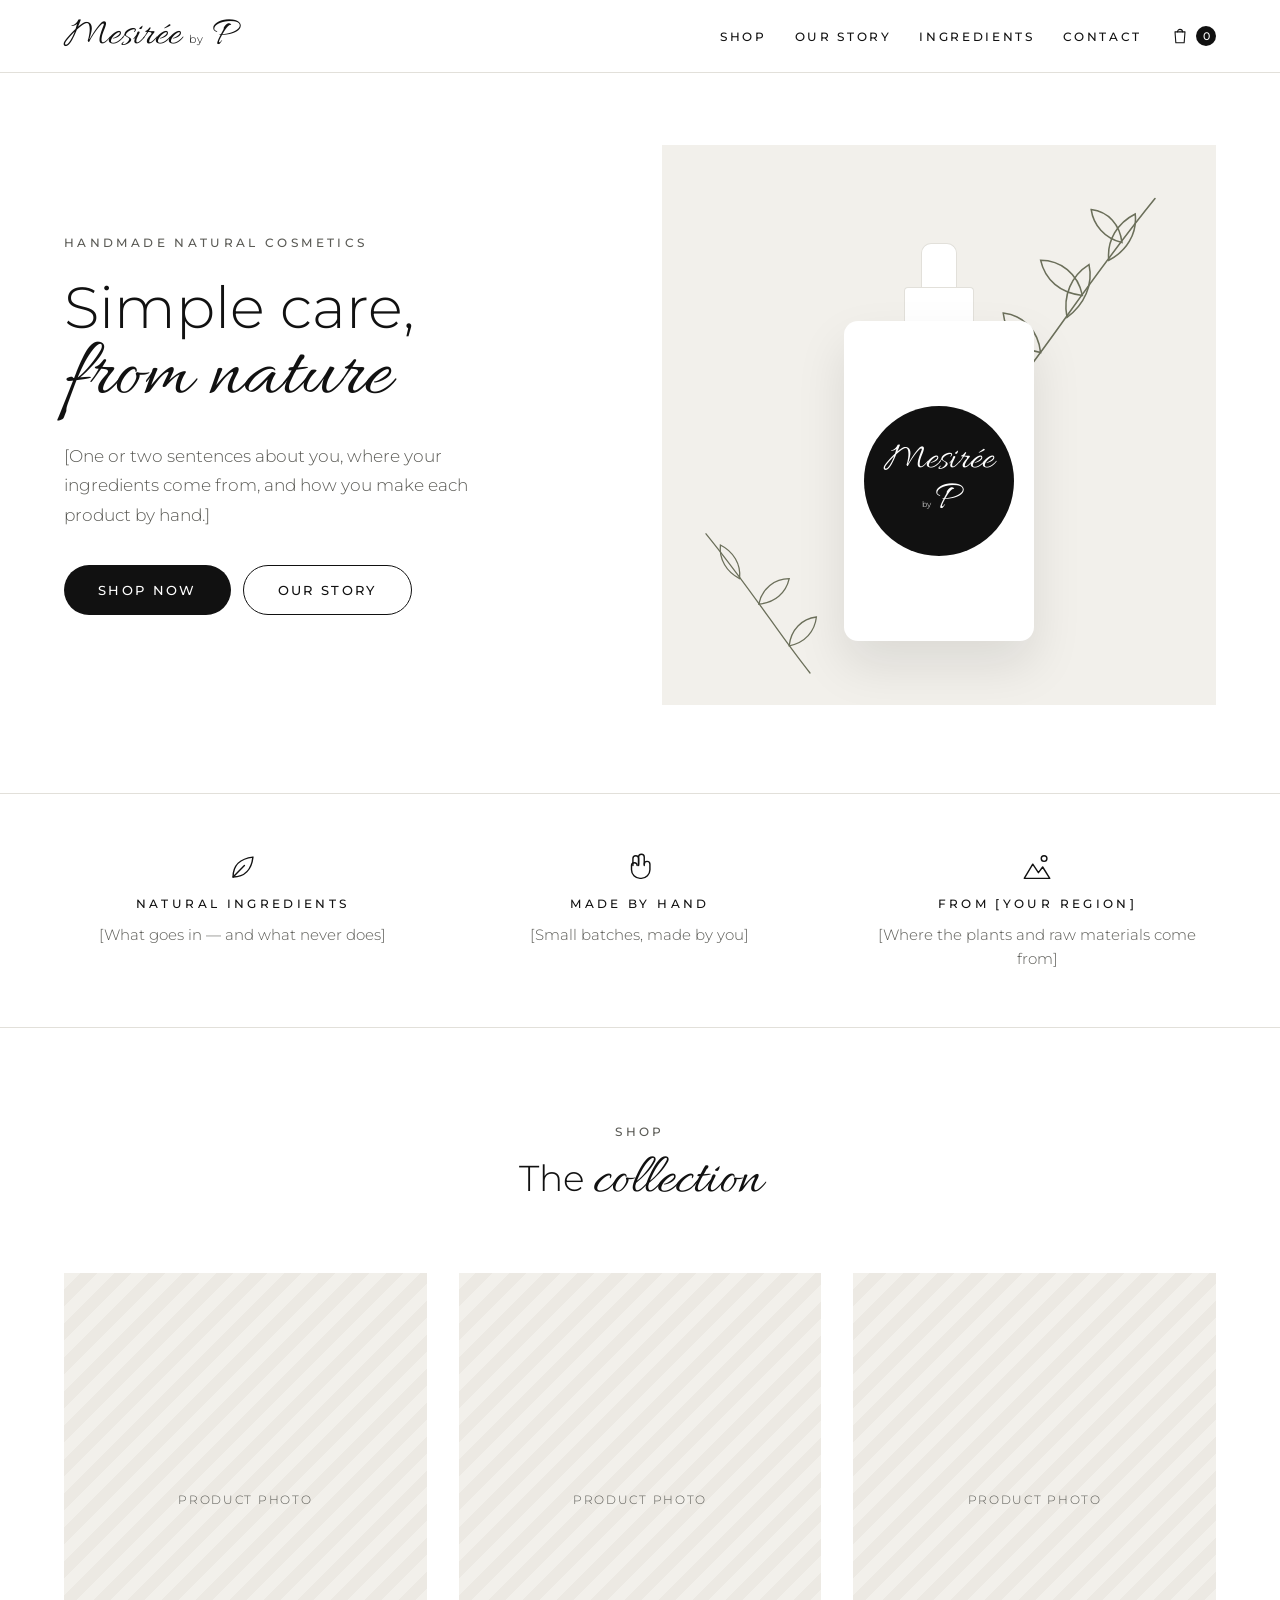
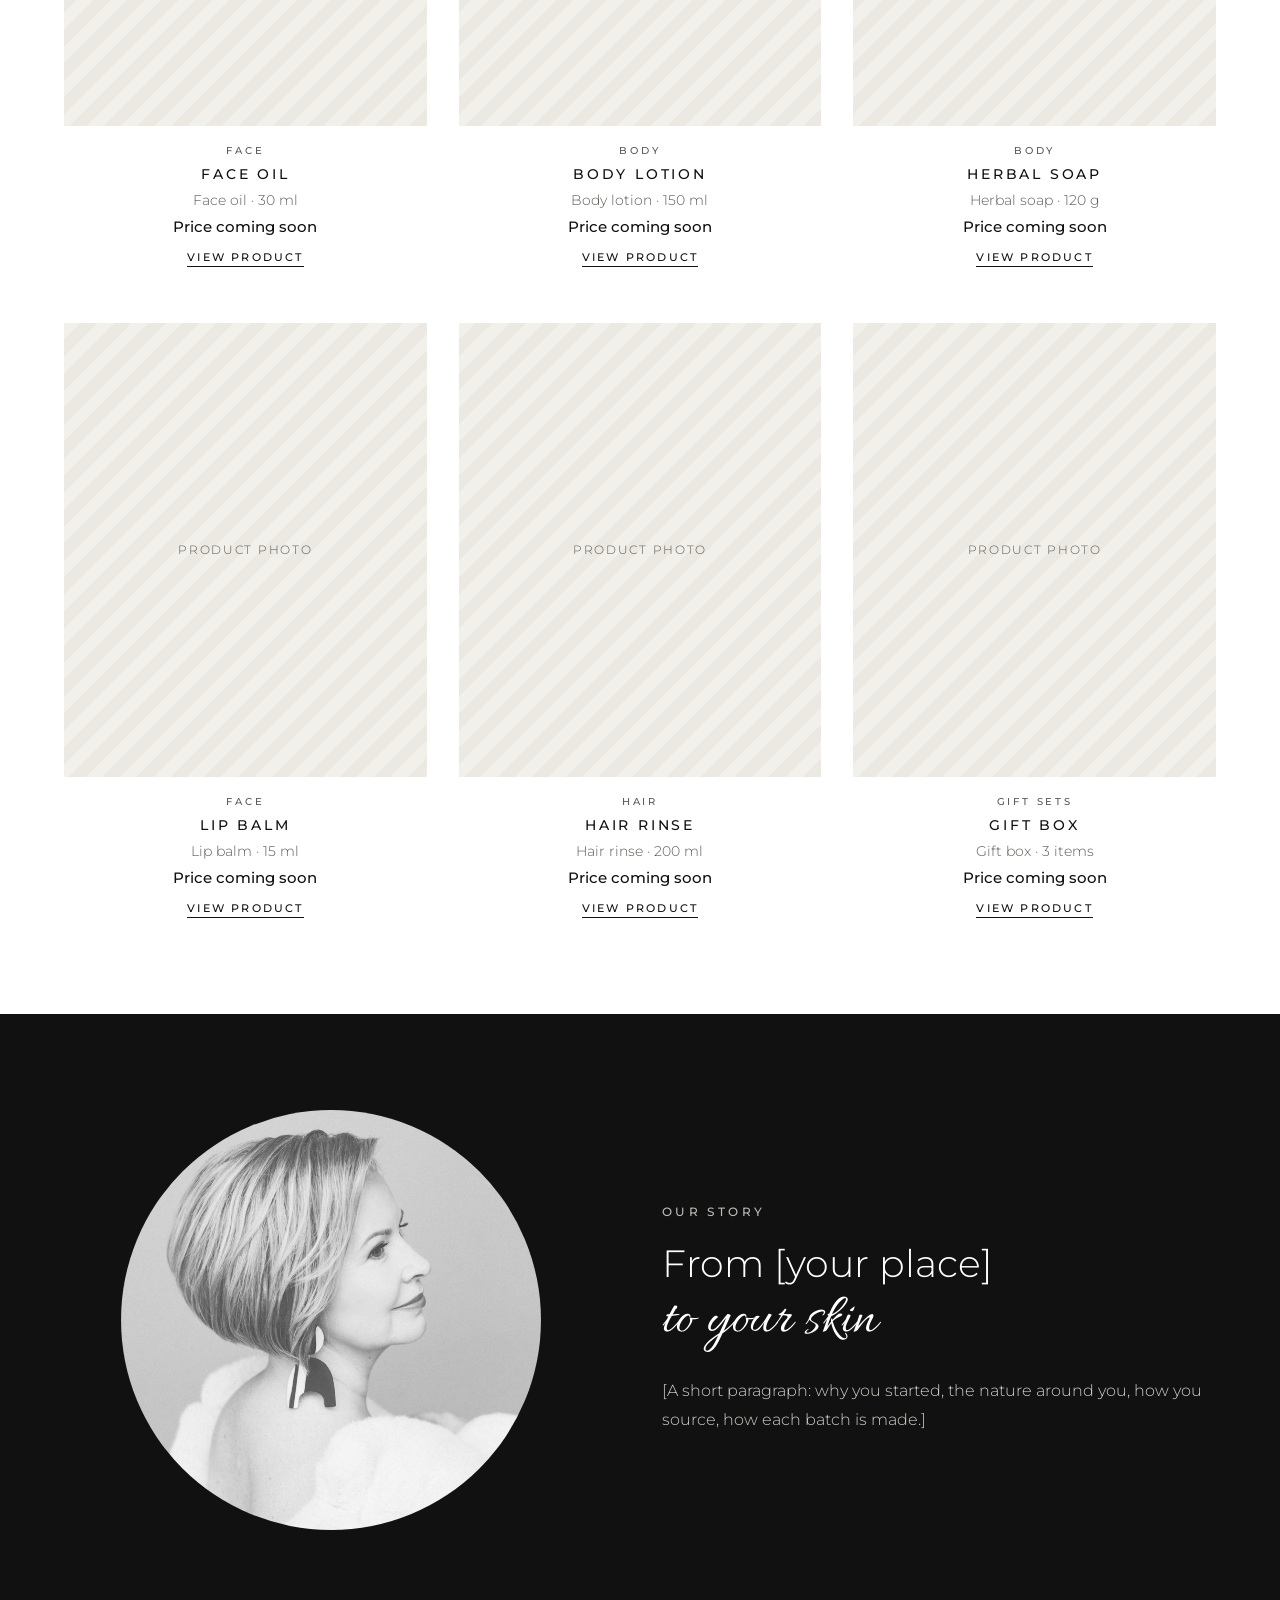
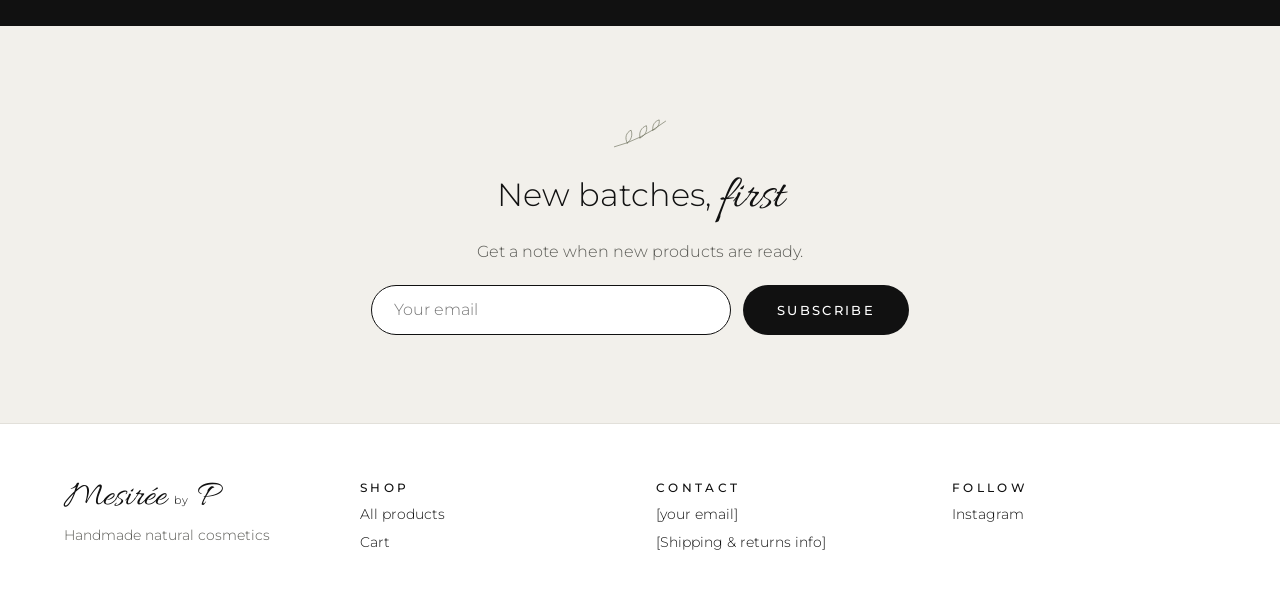
==== index.html @ c9c00d83 "Fix file paths so styles, scripts and portrait load; tighten mobile menu Co-Authored-By: Claude Opus" ====
<!doctype html>
<html lang="en">
<head>
  <meta charset="utf-8">
  <meta name="viewport" content="width=device-width, initial-scale=1">
  <title>Mesirée by P — Handmade natural cosmetics</title>
  <meta name="description" content="Handmade natural cosmetics by Mesirée by P.">
  <link rel="preconnect" href="https://fonts.googleapis.com">
  <link rel="preconnect" href="https://fonts.gstatic.com" crossorigin>
  <link href="https://fonts.googleapis.com/css2?family=Allura&family=Montserrat:wght@300;400;500;600&display=swap" rel="stylesheet">
  <link rel="stylesheet" href="style.css">
</head>
<body>

  <header class="site-header">
    <div class="container">
      <a class="logo" href="index.html" aria-label="Mesirée by P, home">
        <span class="script">Mesirée</span><small>by</small><span class="script">P</span>
      </a>
      <nav class="site-nav" aria-label="Main">
        <a href="#shop">Shop</a>
        <a href="#story">Our story</a>
        <a href="#ingredients">Ingredients</a>
        <a href="#contact">Contact</a>
        <a class="cart-link" href="cart.html" aria-label="Cart">
          <svg width="20" height="20" viewBox="0 0 24 24" fill="none" stroke="currentColor" stroke-width="1.3" stroke-linecap="round" stroke-linejoin="round" aria-hidden="true"><path d="M6 7h12l-1 13H7L6 7z"/><path d="M9 7a3 3 0 0 1 6 0"/></svg>
          <span class="cart-count">0</span>
        </a>
      </nav>
    </div>
  </header>

  <main>
    <!-- Hero -->
    <section class="container hero">
      <div class="hero-text">
        <span class="eyebrow">Handmade natural cosmetics</span>
        <h1>Simple care,<br><span class="script">from nature</span></h1>
        <p>[One or two sentences about you, where your ingredients come from, and how you make each product by hand.]</p>
        <div class="hero-actions">
          <a class="btn" href="#shop">Shop now</a>
          <a class="btn-ghost" href="#story">Our story</a>
        </div>
      </div>
      <!-- Drawn bottle: replace with a product photo when you have one -->
      <div class="hero-stage">
        <svg class="sprig" width="220" height="220" viewBox="0 0 100 100" fill="none" stroke="#6B6F5A" stroke-width=".7" stroke-linecap="round" aria-hidden="true" style="top:36px; right:28px"><path d="M20 95 C40 70 55 45 85 8"/><path d="M33 78c-10-2-16-9-17-18 9 1 16 8 17 18z"/><path d="M45 62c-2-10 2-19 10-24 2 9-2 18-10 24z"/><path d="M52 52c-10-1-17-7-19-16 9 0 17 6 19 16z"/><path d="M64 36c-1-9 4-17 12-21 1 9-4 17-12 21z"/><path d="M70 28c-8-2-13-8-14-15 8 1 13 7 14 15z"/></svg>
        <svg class="sprig" width="160" height="160" viewBox="0 0 100 100" fill="none" stroke="#6B6F5A" stroke-width=".8" stroke-linecap="round" aria-hidden="true" style="bottom:24px; left:20px; transform:scaleX(-1)"><path d="M20 95 C40 70 55 45 85 8"/><path d="M33 78c-10-2-16-9-17-18 9 1 16 8 17 18z"/><path d="M52 52c-10-1-17-7-19-16 9 0 17 6 19 16z"/><path d="M64 36c-1-9 4-17 12-21 1 9-4 17-12 21z"/></svg>
        <div class="bottle" aria-hidden="true">
          <div class="pump"></div>
          <div class="neck"></div>
          <div class="body">
            <div class="label">
              <span class="script" style="font-size:38px">Mesirée</span>
              <span style="display:flex; align-items:baseline; gap:4px"><span style="font-size:8px">by</span><span class="script" style="font-size:40px">P</span></span>
            </div>
          </div>
        </div>
      </div>
    </section>

    <!-- Values -->
    <section id="ingredients" class="values">
      <div class="container">
        <div class="value">
          <svg width="34" height="34" viewBox="0 0 24 24" fill="none" stroke="#111111" stroke-width="1" stroke-linecap="round" stroke-linejoin="round" aria-hidden="true"><path d="M5 19c0-8 5-13 14-14-1 9-6 14-14 14z"/><path d="M5 19l8-8"/></svg>
          <span class="eyebrow" style="color:#111111">Natural ingredients</span>
          <p>[What goes in — and what never does]</p>
        </div>
        <div class="value">
          <svg width="34" height="34" viewBox="0 0 24 24" fill="none" stroke="#111111" stroke-width="1" stroke-linecap="round" stroke-linejoin="round" aria-hidden="true"><path d="M7 11V6a2 2 0 0 1 4 0v5"/><path d="M11 10V5a2 2 0 0 1 4 0v6"/><path d="M15 10a2 2 0 0 1 4 0v4a6 6 0 0 1-6 6h-1a6 6 0 0 1-6-6v-3a2 2 0 0 1 4 0"/></svg>
          <span class="eyebrow" style="color:#111111">Made by hand</span>
          <p>[Small batches, made by you]</p>
        </div>
        <div class="value">
          <svg width="34" height="34" viewBox="0 0 24 24" fill="none" stroke="#111111" stroke-width="1" stroke-linecap="round" stroke-linejoin="round" aria-hidden="true"><path d="M3 20l6-10 4 6 3-4 5 8z"/><circle cx="17" cy="6" r="2"/></svg>
          <span class="eyebrow" style="color:#111111">From [your region]</span>
          <p>[Where the plants and raw materials come from]</p>
        </div>
      </div>
    </section>

    <!-- All products (filled in from products.js) -->
    <section id="shop" class="container section">
      <div class="section-head">
        <span class="eyebrow">Shop</span>
        <h2>The <span class="script">collection</span></h2>
      </div>
      <div id="product-grid" class="product-grid"></div>
    </section>

    <!-- Story -->
    <section id="story" class="story">
      <div class="container">
        <div class="story-photo">
          <img src="portrait.jpg" alt="Portrait of the founder of Mesirée by P">
        </div>
        <div class="story-text">
          <span class="eyebrow" style="color:#BDBDB6">Our story</span>
          <h2>From [your place]<br><span class="script">to your skin</span></h2>
          <p>[A short paragraph: why you started, the nature around you, how you source, how each batch is made.]</p>
        </div>
      </div>
    </section>

    <!-- Newsletter -->
    <section class="newsletter">
      <div class="container">
        <svg width="64" height="40" viewBox="0 0 100 60" fill="none" stroke="#6B6F5A" stroke-width="1" stroke-linecap="round" aria-hidden="true"><path d="M10 50 Q50 40 90 10"/><path d="M30 44c-4-8-2-16 6-20 3 8 0 16-6 20z"/><path d="M50 36c-2-9 2-16 10-19 2 8-2 16-10 19z"/><path d="M70 24c-1-8 3-14 10-16 1 7-3 14-10 16z"/></svg>
        <h2>New batches, <span class="script">first</span></h2>
        <p>Get a note when new products are ready.</p>
        <!-- Not connected yet: needs a newsletter service (e.g. Mailchimp) -->
        <form onsubmit="return false">
          <label for="email" class="visually-hidden">Email address</label>
          <input id="email" class="field" type="email" placeholder="Your email">
          <button type="submit" class="btn">Subscribe</button>
        </form>
      </div>
    </section>
  </main>

  <footer id="contact" class="site-footer">
    <div class="container">
      <div class="col">
        <span class="logo"><span class="script" style="font-size:36px">Mesirée</span><small>by</small><span class="script" style="font-size:36px">P</span></span>
        <span style="color:#5A5A55">Handmade natural cosmetics</span>
      </div>
      <div class="col">
        <span class="eyebrow">Shop</span>
        <a href="#shop">All products</a>
        <a href="cart.html">Cart</a>
      </div>
      <div class="col">
        <span class="eyebrow">Contact</span>
        <a href="mailto:[your email]">[your email]</a>
        <span>[Shipping &amp; returns info]</span>
      </div>
      <div class="col">
        <span class="eyebrow">Follow</span>
        <a href="[instagram link]">Instagram</a>
      </div>
    </div>
  </footer>

  <script src="products.js"></script>
  <script src="site.js"></script>
</body>
</html>
---- style.css ----
/* Mesirée by P — shared styles */

:root {
  --ink: #111111;
  --muted: #5A5A55;
  --line: #E2E0DA;
  --stone: #F2F0EB;
  --white: #FFFFFF;
  --leaf: #6B6F5A;
}

* { box-sizing: border-box; }

body {
  margin: 0;
  background: var(--white);
  color: var(--ink);
  font-family: Montserrat, system-ui, sans-serif;
  font-weight: 300;
}

a { color: var(--ink); text-decoration: none; }
a:hover { color: var(--muted); }
img { max-width: 100%; display: block; }

.container { max-width: 1200px; margin: 0 auto; padding: 0 24px; }
.script { font-family: Allura, cursive; font-weight: 400; }
.eyebrow {
  font-size: 12px; letter-spacing: .28em; text-transform: uppercase;
  font-weight: 500; color: var(--muted);
}
.visually-hidden { position: absolute; left: -9999px; }

/* Placeholder for photos that don't exist yet */
.ph {
  background: repeating-linear-gradient(135deg, #F2F0EB 0 12px, #ECE9E3 12px 24px);
  display: flex; align-items: center; justify-content: center;
  color: var(--muted); font-size: 12px; letter-spacing: .14em;
  text-transform: uppercase; text-align: center;
}

/* Buttons */
.btn, .btn-ghost {
  display: inline-flex; align-items: center; justify-content: center; gap: 10px;
  min-height: 50px; padding: 0 34px; border-radius: 999px;
  font-family: inherit; font-weight: 500; font-size: 13px;
  letter-spacing: .18em; text-transform: uppercase; cursor: pointer;
}
.btn { background: var(--ink); color: var(--white); border: 0; }
.btn:hover { background: #333333; color: var(--white); }
.btn:disabled { opacity: .45; cursor: not-allowed; }
.btn-ghost { background: transparent; border: 1px solid var(--ink); color: var(--ink); }
.btn-ghost.light { border-color: var(--white); color: var(--white); }

.pill {
  min-height: 44px; padding: 0 22px; border-radius: 999px;
  border: 1px solid #D4D1CA; background: transparent; color: var(--ink);
  font-family: inherit; font-size: 13px; font-weight: 500; cursor: pointer;
}
.pill.on { border-color: var(--ink); background: var(--ink); color: var(--white); }

.stepper { display: inline-flex; align-items: center; border: 1px solid var(--ink); border-radius: 999px; padding: 2px 6px; }
.stepper button { width: 40px; height: 40px; border: 0; background: transparent; font-family: inherit; font-size: 18px; color: var(--ink); cursor: pointer; }
.stepper span { min-width: 26px; text-align: center; font-weight: 500; }

/* Header */
.site-header { border-bottom: 1px solid var(--line); }
.site-header .container {
  padding-top: 14px; padding-bottom: 14px;
  display: flex; flex-wrap: wrap; align-items: center; justify-content: space-between; gap: 16px;
}
.logo { display: flex; align-items: baseline; gap: 8px; }
.logo .script { font-size: 40px; line-height: 1; }
.logo small { font-size: 11px; letter-spacing: .1em; }
.site-nav { display: flex; flex-wrap: wrap; align-items: center; gap: 28px; }
.site-nav a { font-size: 12px; letter-spacing: .22em; text-transform: uppercase; font-weight: 500; }
@media (max-width: 600px) {
  .site-nav { gap: 6px 18px; }
  .site-nav a { font-size: 11px; letter-spacing: .14em; }
}
.cart-link { display: inline-flex; align-items: center; gap: 6px; min-height: 44px; }
.cart-count {
  background: var(--ink); color: var(--white); border-radius: 999px;
  font-size: 11px; letter-spacing: 0; min-width: 20px; height: 20px; padding: 0 6px;
  display: inline-flex; align-items: center; justify-content: center;
}

/* Hero */
.hero { padding-top: 72px; padding-bottom: 88px; display: flex; flex-wrap: wrap; align-items: center; gap: 64px; }
.hero-text { flex: 1 1 420px; display: flex; flex-direction: column; gap: 26px; }
.hero h1 { margin: 0; font-weight: 300; font-size: clamp(38px, 4.6vw, 58px); line-height: 1.1; }
.hero h1 .script { font-size: 1.45em; line-height: .9; }
.hero p { margin: 0; font-size: 17px; line-height: 1.75; color: var(--muted); max-width: 440px; }
.hero-actions { display: flex; flex-wrap: wrap; gap: 12px; margin-top: 8px; }
.hero-stage {
  flex: 1 1 440px; height: 560px; background: var(--stone); position: relative;
  display: flex; align-items: flex-end; justify-content: center; overflow: hidden;
}
.sprig { position: absolute; }
.bottle { position: relative; display: flex; flex-direction: column; align-items: center; margin-bottom: 64px; }
.bottle .pump { width: 36px; height: 44px; background: var(--white); border: 1px solid var(--line); border-bottom: 0; border-radius: 10px 10px 0 0; }
.bottle .neck { width: 70px; height: 34px; background: var(--white); border: 1px solid var(--line); border-bottom: 0; border-radius: 4px 4px 0 0; }
.bottle .body {
  width: 190px; height: 320px; background: var(--white); border-radius: 14px;
  box-shadow: 0 24px 50px rgba(17,17,17,.10); display: flex; align-items: center; justify-content: center;
}
.label {
  width: 150px; height: 150px; border-radius: 50%; background: var(--ink); color: var(--white);
  display: flex; flex-direction: column; align-items: center; justify-content: center; line-height: 1;
}

/* Values */
.values { border-top: 1px solid var(--line); border-bottom: 1px solid var(--line); }
.values .container {
  padding-top: 56px; padding-bottom: 56px; text-align: center;
  display: grid; grid-template-columns: repeat(auto-fit, minmax(240px, 1fr)); gap: 40px;
}
.value { display: flex; flex-direction: column; align-items: center; gap: 12px; }
.value p { margin: 0; color: var(--muted); line-height: 1.6; font-size: 15px; }

/* Section headings */
.section { padding-top: 96px; padding-bottom: 96px; }
.section-head { display: flex; flex-direction: column; align-items: center; gap: 6px; margin-bottom: 56px; text-align: center; }
.section-head h2 { margin: 0; font-weight: 300; font-size: 36px; }
.section-head h2 .script { font-size: 1.6em; }

/* Product grid */
.product-grid { display: grid; grid-template-columns: repeat(auto-fill, minmax(280px, 1fr)); gap: 56px 32px; }
.product-card { display: flex; flex-direction: column; align-items: center; gap: 8px; text-align: center; }
.product-card .media { width: 100%; aspect-ratio: 4 / 5; margin-bottom: 10px; object-fit: cover; }
.product-card .name { font-size: 14px; letter-spacing: .2em; text-transform: uppercase; font-weight: 500; }
.product-card .kind { color: var(--muted); font-size: 14px; }
.product-card .price { font-size: 15px; font-weight: 500; }
.product-card .more {
  margin-top: 6px; font-size: 11px; letter-spacing: .2em; text-transform: uppercase;
  font-weight: 500; border-bottom: 1px solid var(--ink); padding-bottom: 2px;
}

/* Story */
.story { background: var(--ink); color: var(--white); }
.story .container { padding-top: 96px; padding-bottom: 96px; display: flex; flex-wrap: wrap; align-items: center; gap: 64px; }
.story-photo { flex: 1 1 400px; display: flex; justify-content: center; }
.story-photo img { width: min(100%, 420px); aspect-ratio: 1 / 1; border-radius: 50%; object-fit: cover; object-position: 55% 28%; }
.story-text { flex: 1 1 420px; display: flex; flex-direction: column; gap: 22px; }
.story-text h2 { margin: 0; font-weight: 300; font-size: 38px; line-height: 1.2; }
.story-text h2 .script { font-size: 1.5em; }
.story-text p { margin: 0; font-size: 16px; line-height: 1.8; color: #CFCFC8; }

/* Newsletter */
.newsletter { background: var(--stone); }
.newsletter .container { max-width: 720px; padding-top: 88px; padding-bottom: 88px; text-align: center; display: flex; flex-direction: column; align-items: center; gap: 14px; }
.newsletter h2 { margin: 0; font-weight: 300; font-size: 32px; }
.newsletter h2 .script { font-size: 1.5em; }
.newsletter p { margin: 0; color: var(--muted); font-size: 16px; }
.newsletter form { display: flex; flex-wrap: wrap; justify-content: center; gap: 12px; width: 100%; margin-top: 10px; }
.field {
  min-height: 50px; padding: 0 22px; border-radius: 999px; border: 1px solid var(--ink);
  background: var(--white); font: inherit; color: var(--ink);
}
.newsletter .field { flex: 1 1 260px; max-width: 360px; }

/* Footer */
.site-footer { border-top: 1px solid var(--line); }
.site-footer .container {
  padding-top: 56px; padding-bottom: 56px; font-size: 14px;
  display: grid; grid-template-columns: repeat(auto-fit, minmax(200px, 1fr)); gap: 32px;
}
.site-footer .col { display: flex; flex-direction: column; gap: 10px; }
.site-footer .eyebrow { color: var(--ink); }

/* Product page */
.crumbs { display: block; font-size: 13px; color: var(--muted); padding-top: 32px; margin-bottom: 28px; }
.product { display: flex; flex-wrap: wrap; gap: 64px; align-items: flex-start; }
.gallery { flex: 1 1 480px; min-width: 0; display: flex; flex-direction: column; gap: 14px; }
.gallery .main { aspect-ratio: 1 / 1; background: var(--stone); position: relative; overflow: hidden; display: flex; align-items: center; justify-content: center; }
.gallery .main img { width: 100%; height: 100%; object-fit: cover; }
.thumbs { display: grid; grid-template-columns: repeat(4, minmax(0, 1fr)); gap: 14px; }
.thumbs .ph { aspect-ratio: 1 / 1; }
.info { flex: 1 1 400px; min-width: 0; display: flex; flex-direction: column; gap: 20px; }
.info h1 { margin: 0; font-weight: 300; font-size: 34px; letter-spacing: .14em; text-transform: uppercase; line-height: 1.25; }
.info .tagline { font-size: 34px; line-height: 1; margin-top: -8px; color: var(--muted); }
.info .price { font-size: 22px; font-weight: 500; }
.info .desc { margin: 0; color: var(--muted); font-size: 16px; line-height: 1.75; }
.tags { display: flex; flex-wrap: wrap; gap: 8px; }
.tags span { border: 1px solid var(--line); border-radius: 999px; padding: 6px 14px; font-size: 13px; }
.options { display: flex; flex-wrap: wrap; gap: 10px; }
.buy { display: flex; flex-wrap: wrap; gap: 14px; align-items: center; margin-top: 6px; }
.buy .btn { flex: 1 1 220px; min-height: 52px; }
.note { font-size: 13px; color: var(--muted); }
details { border-top: 1px solid var(--line); padding: 18px 0; }
details:last-child { border-bottom: 1px solid var(--line); }
summary { cursor: pointer; font-size: 12px; letter-spacing: .24em; text-transform: uppercase; font-weight: 500; list-style: none; display: flex; justify-content: space-between; }
summary::-webkit-details-marker { display: none; }
summary::after { content: "+"; font-size: 16px; letter-spacing: 0; }
details[open] summary::after { content: "–"; }
details p { margin: 12px 0 0; color: var(--muted); line-height: 1.7; font-size: 15px; }
.added { font-size: 14px; color: var(--ink); min-height: 20px; }

/* Cart page */
.page-title { display: flex; flex-direction: column; align-items: center; gap: 10px; text-align: center; padding-top: 56px; margin-bottom: 48px; }
.page-title h1 { margin: 0; font-weight: 300; font-size: 40px; }
.page-title h1 .script { font-size: 1.6em; }
.text-link { font-size: 12px; letter-spacing: .2em; text-transform: uppercase; font-weight: 500; border-bottom: 1px solid currentColor; padding-bottom: 2px; }
.cart { display: flex; flex-wrap: wrap; gap: 56px; align-items: flex-start; padding-bottom: 96px; }
.cart-items { flex: 999 1 560px; min-width: 0; border-bottom: 1px solid var(--line); }
.cart-row { display: flex; flex-wrap: wrap; gap: 24px; align-items: center; padding: 24px 0; border-top: 1px solid var(--line); }
.cart-row .media { width: 104px; height: 124px; flex: none; font-size: 10px; object-fit: cover; }
.cart-row .details { flex: 1 1 200px; display: flex; flex-direction: column; gap: 4px; }
.cart-row .details a { font-size: 14px; letter-spacing: .2em; text-transform: uppercase; font-weight: 500; }
.cart-row .details span { color: var(--muted); font-size: 14px; }
.cart-row .line-total { min-width: 80px; text-align: right; font-weight: 500; }
.remove { border: 0; background: transparent; font-family: inherit; font-size: 13px; color: var(--muted); text-decoration: underline; cursor: pointer; min-height: 44px; padding: 0; text-align: left; }
.empty { padding: 32px 0; border-top: 1px solid var(--line); color: var(--muted); margin: 0; }
.summary { flex: 1 1 320px; background: var(--stone); padding: 36px 32px; display: flex; flex-direction: column; gap: 16px; font-size: 15px; }
.summary .row { display: flex; justify-content: space-between; gap: 12px; }
.summary .total { padding-top: 16px; border-top: 1px solid #D4D1CA; font-size: 18px; font-weight: 500; }
.summary .btn { width: 100%; }
.checkout-note { border: 1px dashed #8C8A84; padding: 14px; font-size: 13px; color: var(--muted); text-align: center; }
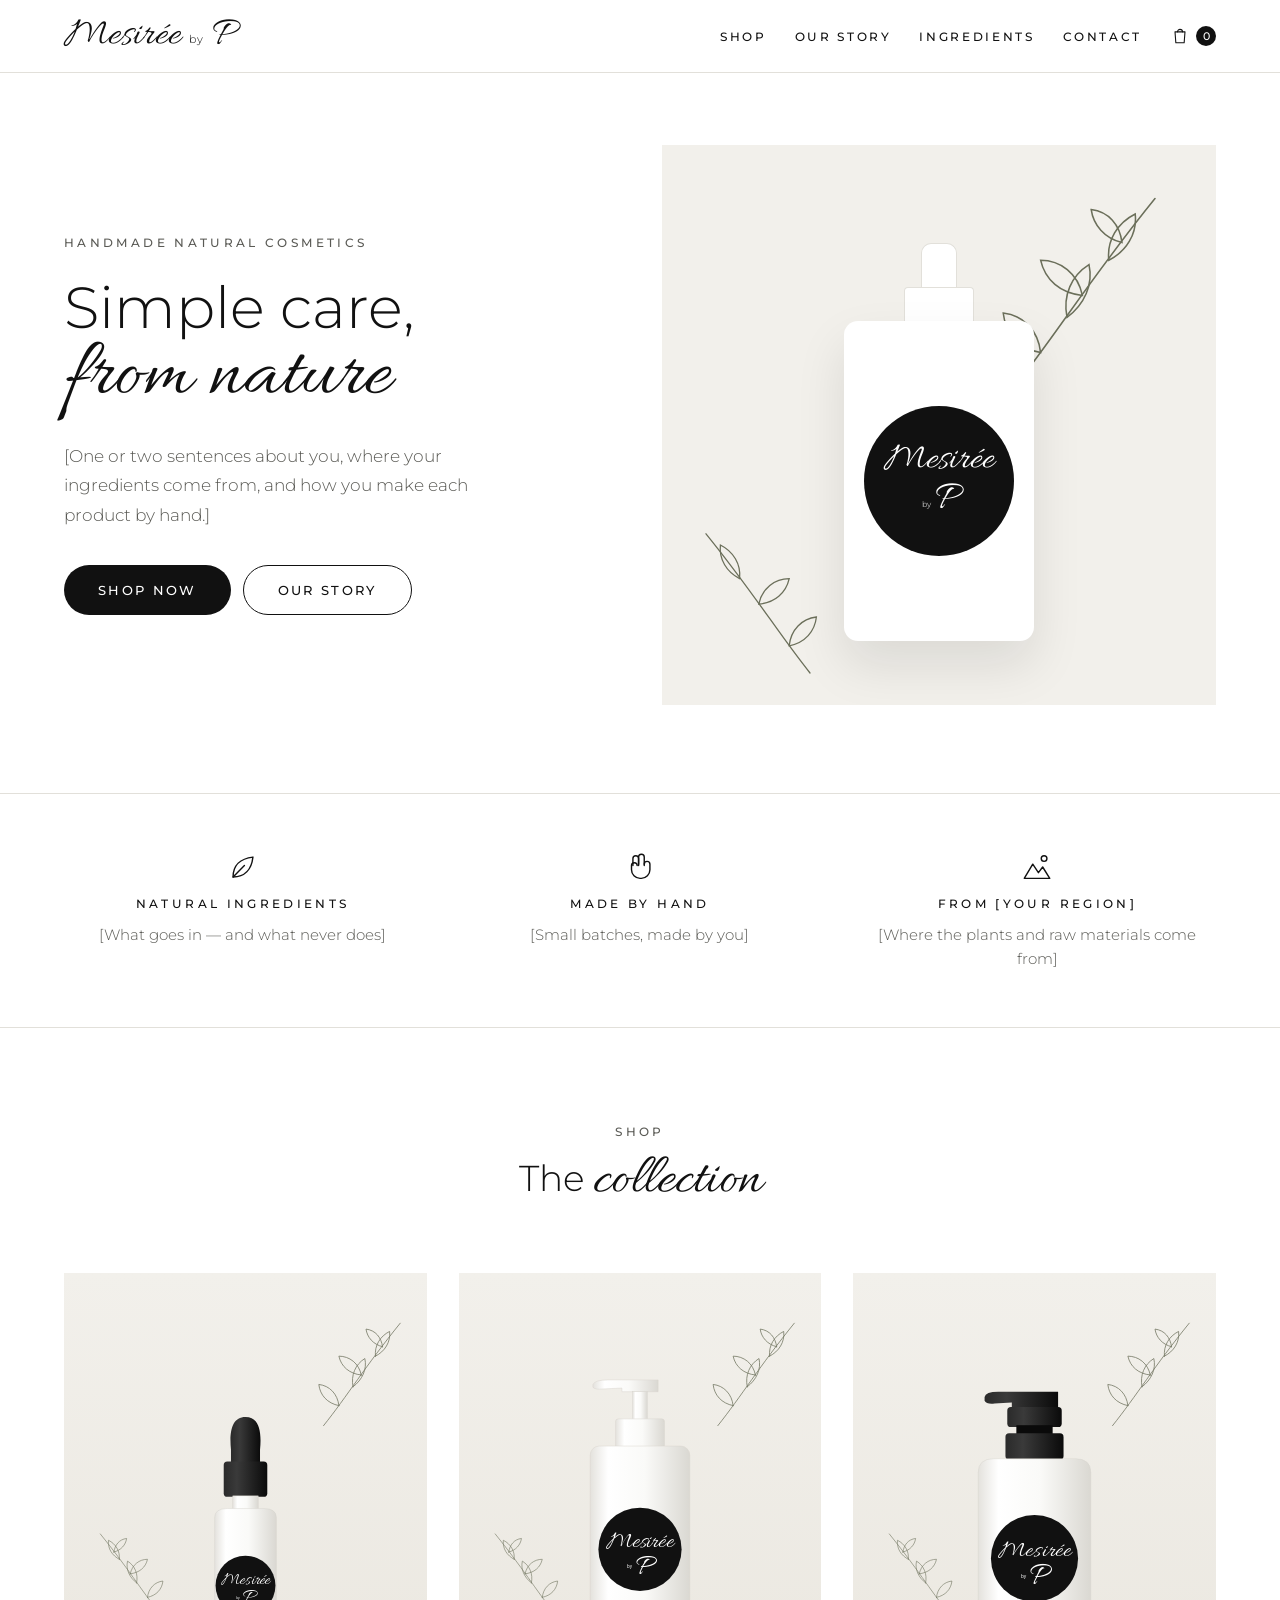
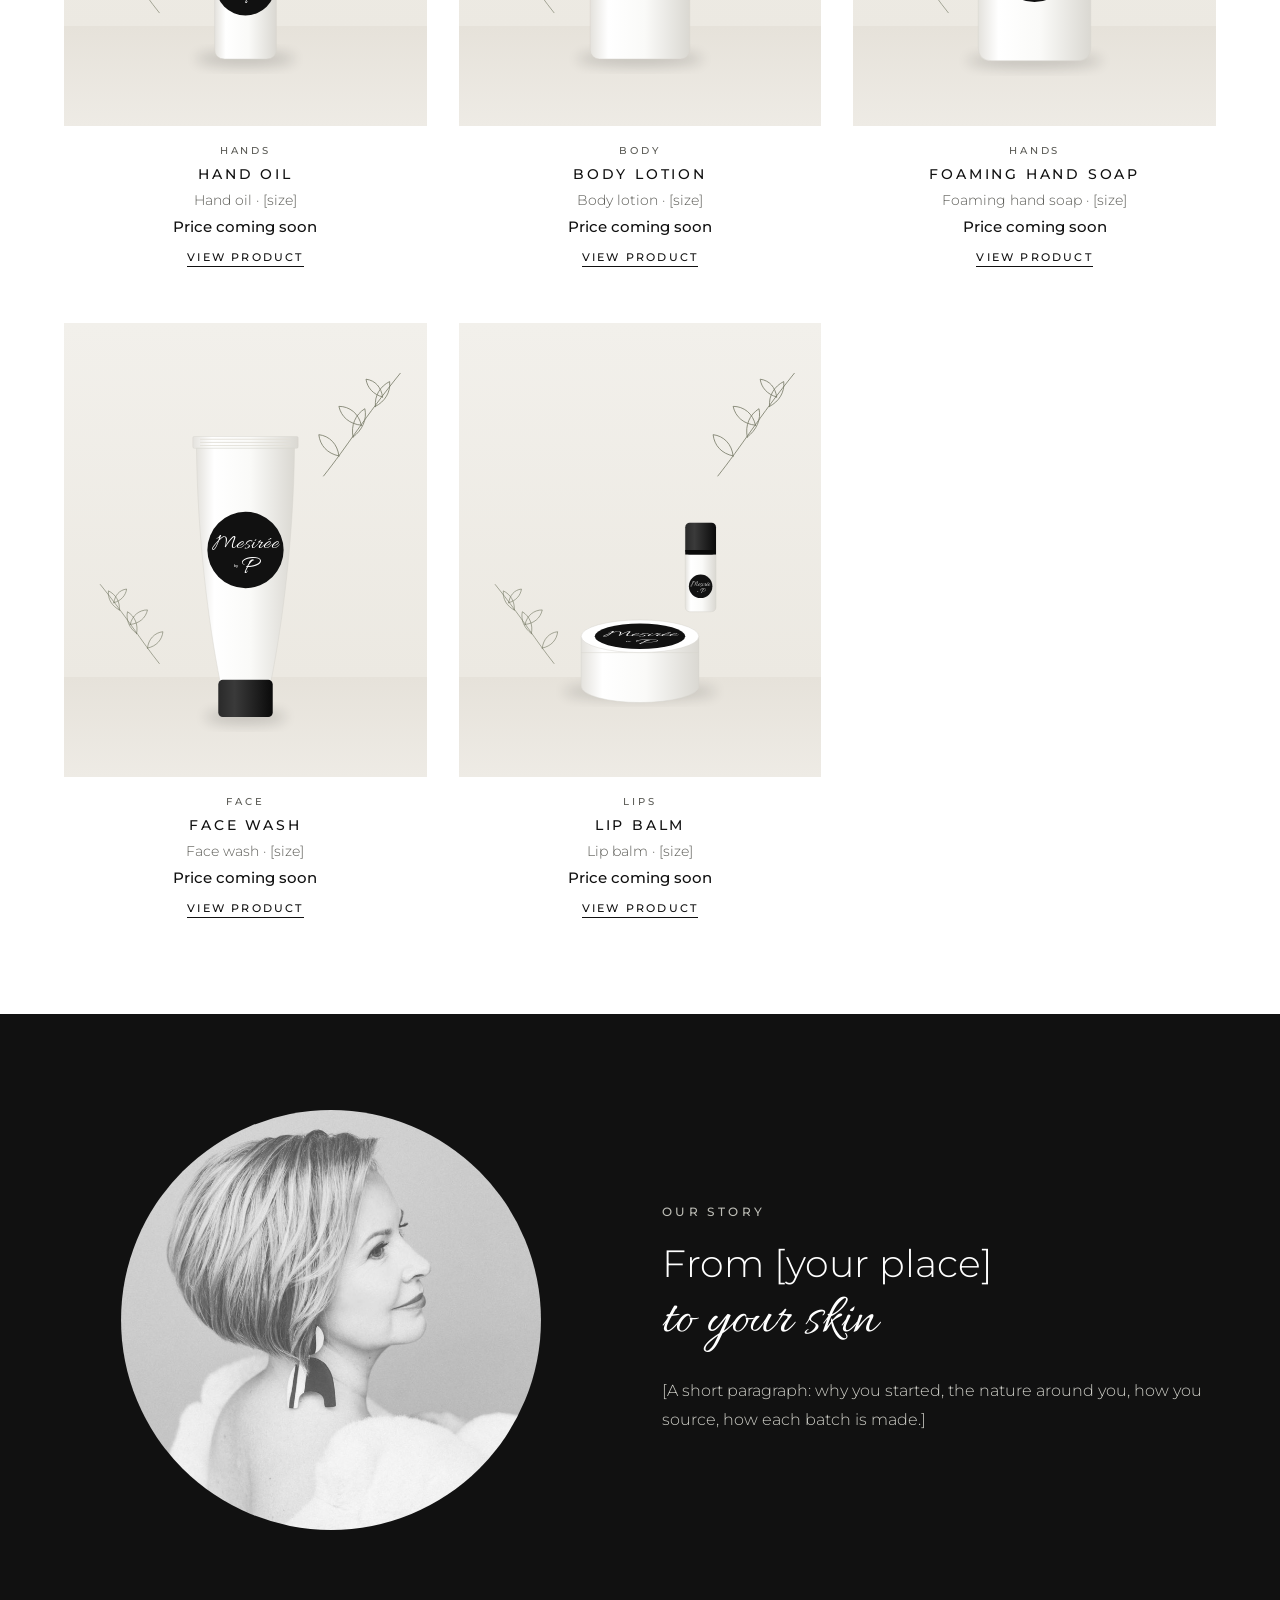
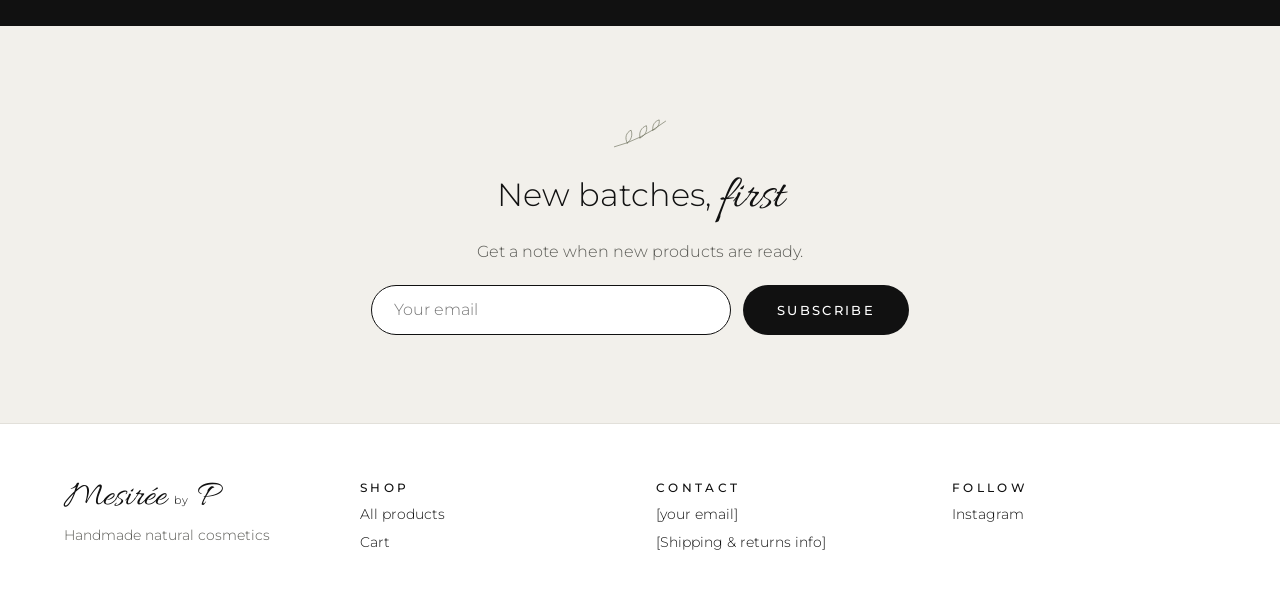
==== commit 4ebf2318: "Add the five real products with mock product pictures Hand oil, body lotion, foaming hand soap, face" ====
--- a/index.html
+++ b/index.html
@@ -8,7 +8,7 @@
   <link rel="preconnect" href="https://fonts.googleapis.com">
   <link rel="preconnect" href="https://fonts.gstatic.com" crossorigin>
   <link href="https://fonts.googleapis.com/css2?family=Allura&family=Montserrat:wght@300;400;500;600&display=swap" rel="stylesheet">
-  <link rel="stylesheet" href="style.css">
+  <link rel="stylesheet" href="style.css?v=4">
 </head>
 <body>
 
@@ -142,7 +142,7 @@
     </div>
   </footer>
 
-  <script src="products.js"></script>
-  <script src="site.js"></script>
+  <script src="products.js?v=4"></script>
+  <script src="site.js?v=4"></script>
 </body>
 </html>
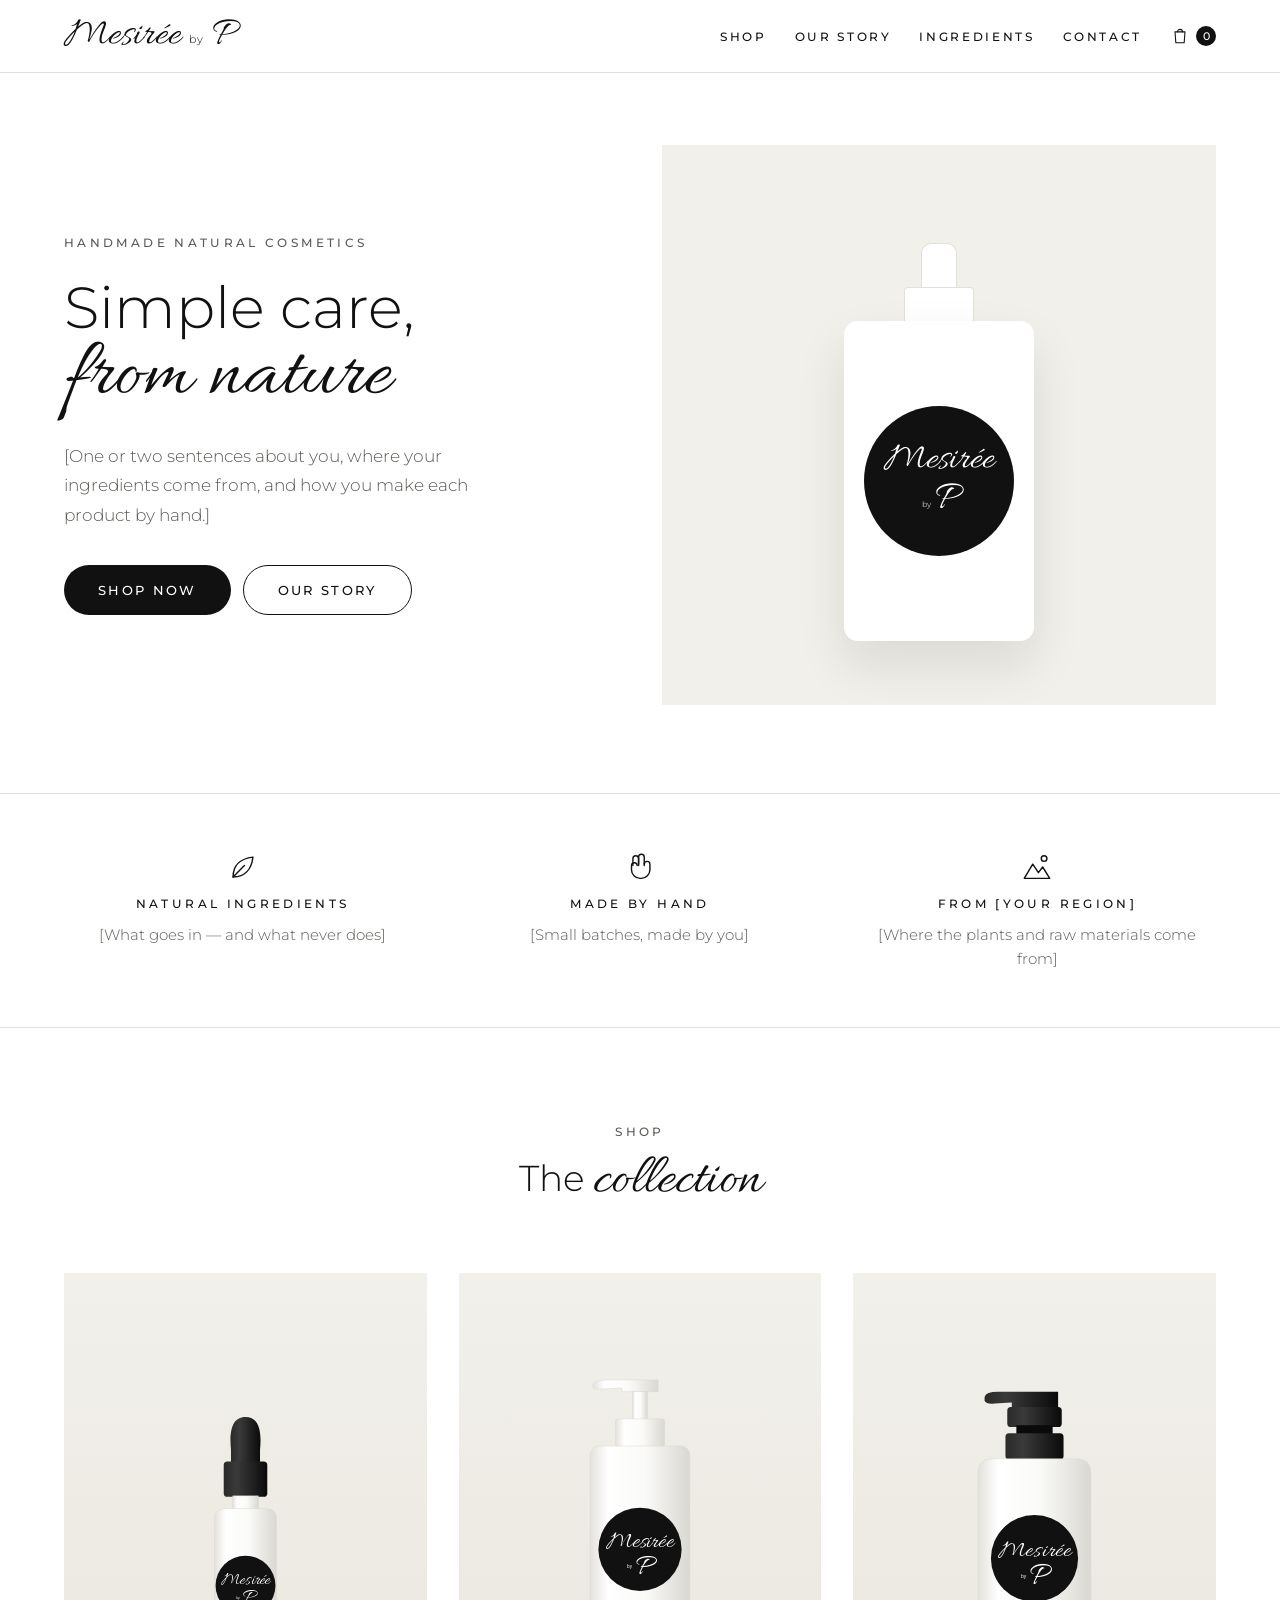
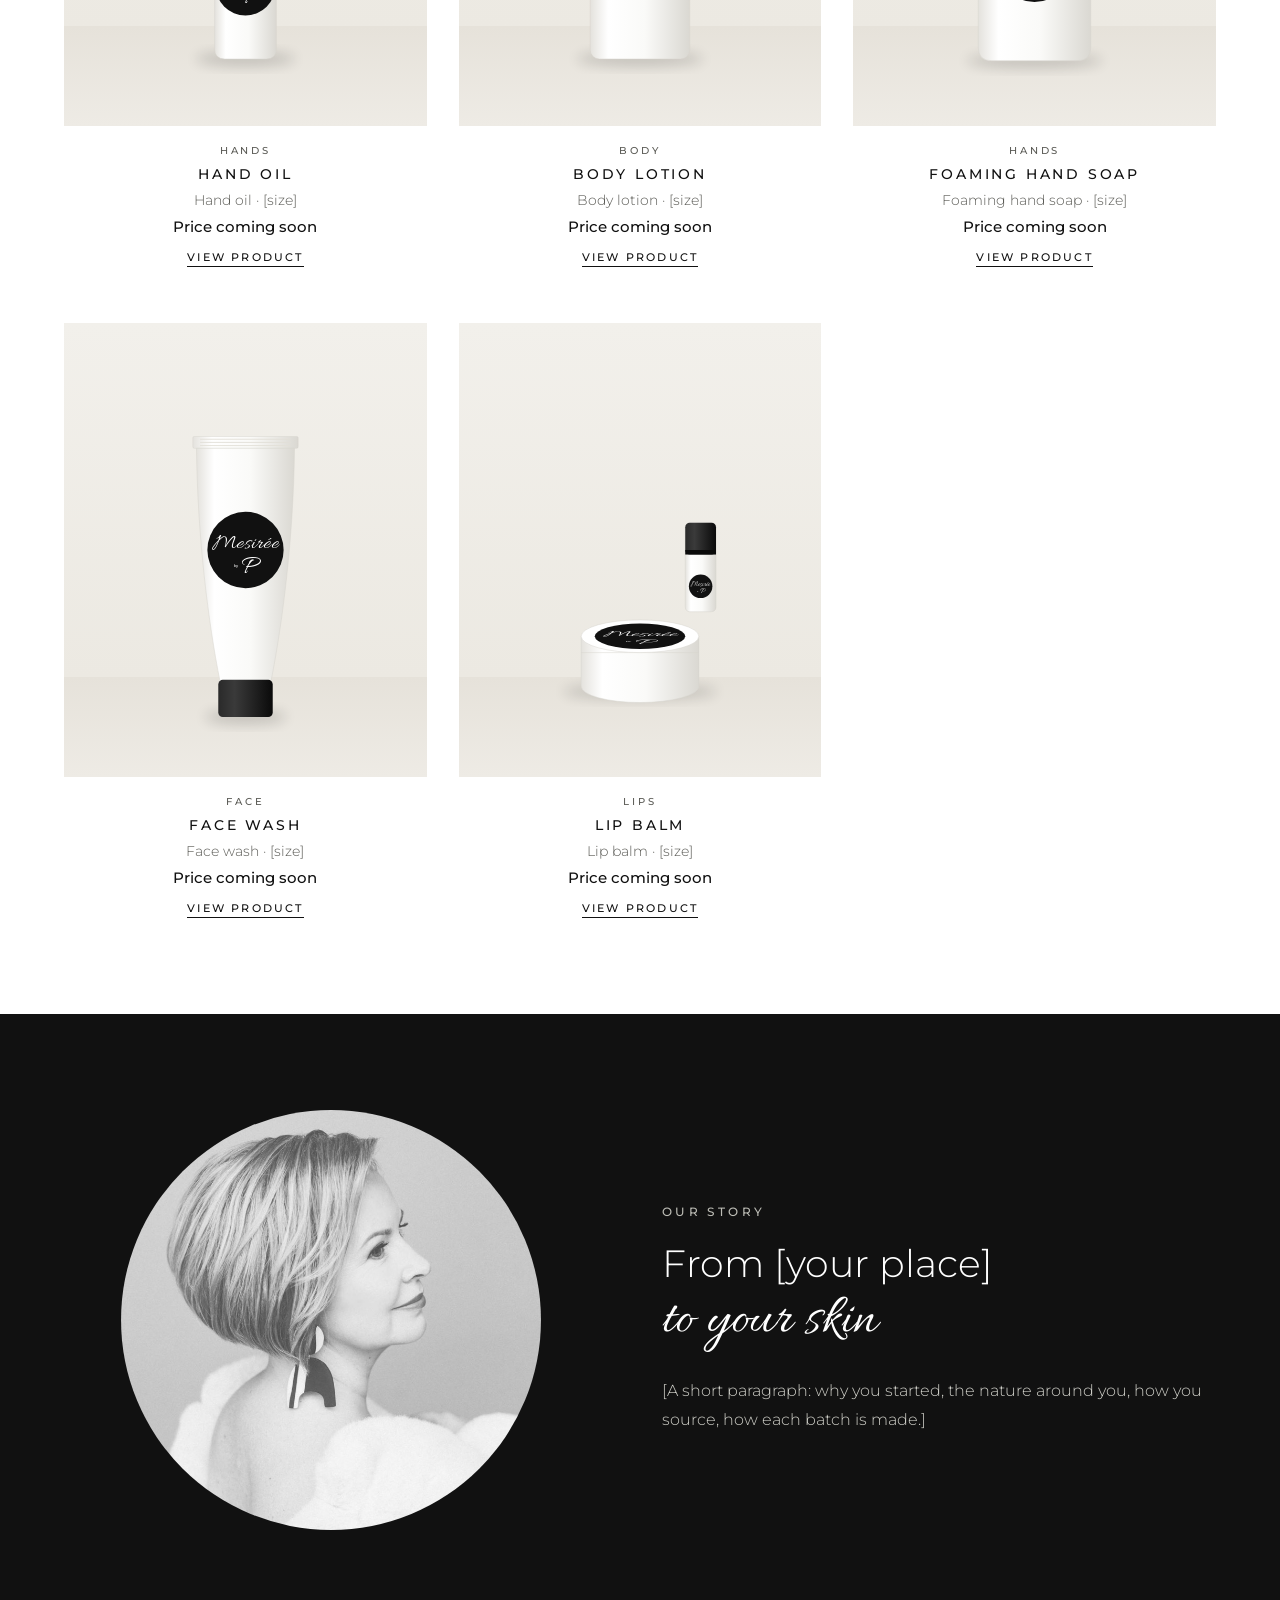
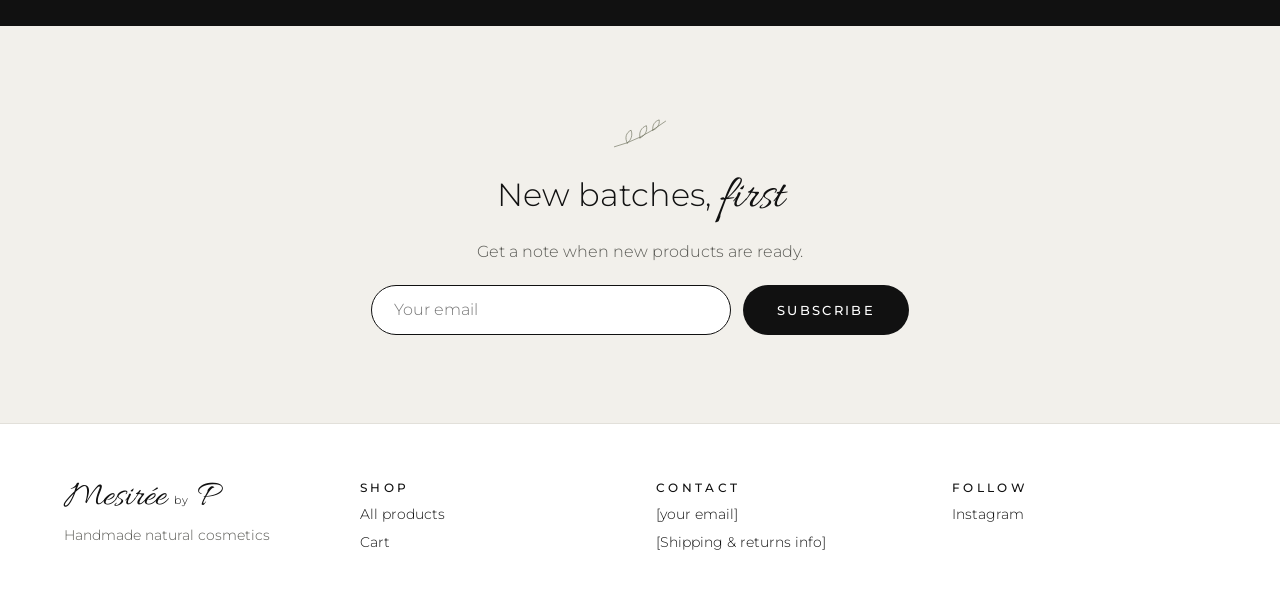
==== commit 46af3a5e: "Remove leaf drawings behind the products Co-Authored-By: Claude Opus 5.5 <noreply@anthropic.com>" ====
--- a/index.html
+++ b/index.html
@@ -8,7 +8,7 @@
   <link rel="preconnect" href="https://fonts.googleapis.com">
   <link rel="preconnect" href="https://fonts.gstatic.com" crossorigin>
   <link href="https://fonts.googleapis.com/css2?family=Allura&family=Montserrat:wght@300;400;500;600&display=swap" rel="stylesheet">
-  <link rel="stylesheet" href="style.css?v=4">
+  <link rel="stylesheet" href="style.css?v=5">
 </head>
 <body>
 
@@ -44,8 +44,6 @@
       </div>
       <!-- Drawn bottle: replace with a product photo when you have one -->
       <div class="hero-stage">
-        <svg class="sprig" width="220" height="220" viewBox="0 0 100 100" fill="none" stroke="#6B6F5A" stroke-width=".7" stroke-linecap="round" aria-hidden="true" style="top:36px; right:28px"><path d="M20 95 C40 70 55 45 85 8"/><path d="M33 78c-10-2-16-9-17-18 9 1 16 8 17 18z"/><path d="M45 62c-2-10 2-19 10-24 2 9-2 18-10 24z"/><path d="M52 52c-10-1-17-7-19-16 9 0 17 6 19 16z"/><path d="M64 36c-1-9 4-17 12-21 1 9-4 17-12 21z"/><path d="M70 28c-8-2-13-8-14-15 8 1 13 7 14 15z"/></svg>
-        <svg class="sprig" width="160" height="160" viewBox="0 0 100 100" fill="none" stroke="#6B6F5A" stroke-width=".8" stroke-linecap="round" aria-hidden="true" style="bottom:24px; left:20px; transform:scaleX(-1)"><path d="M20 95 C40 70 55 45 85 8"/><path d="M33 78c-10-2-16-9-17-18 9 1 16 8 17 18z"/><path d="M52 52c-10-1-17-7-19-16 9 0 17 6 19 16z"/><path d="M64 36c-1-9 4-17 12-21 1 9-4 17-12 21z"/></svg>
         <div class="bottle" aria-hidden="true">
           <div class="pump"></div>
           <div class="neck"></div>
@@ -142,7 +140,7 @@
     </div>
   </footer>
 
-  <script src="products.js?v=4"></script>
-  <script src="site.js?v=4"></script>
+  <script src="products.js?v=5"></script>
+  <script src="site.js?v=5"></script>
 </body>
 </html>
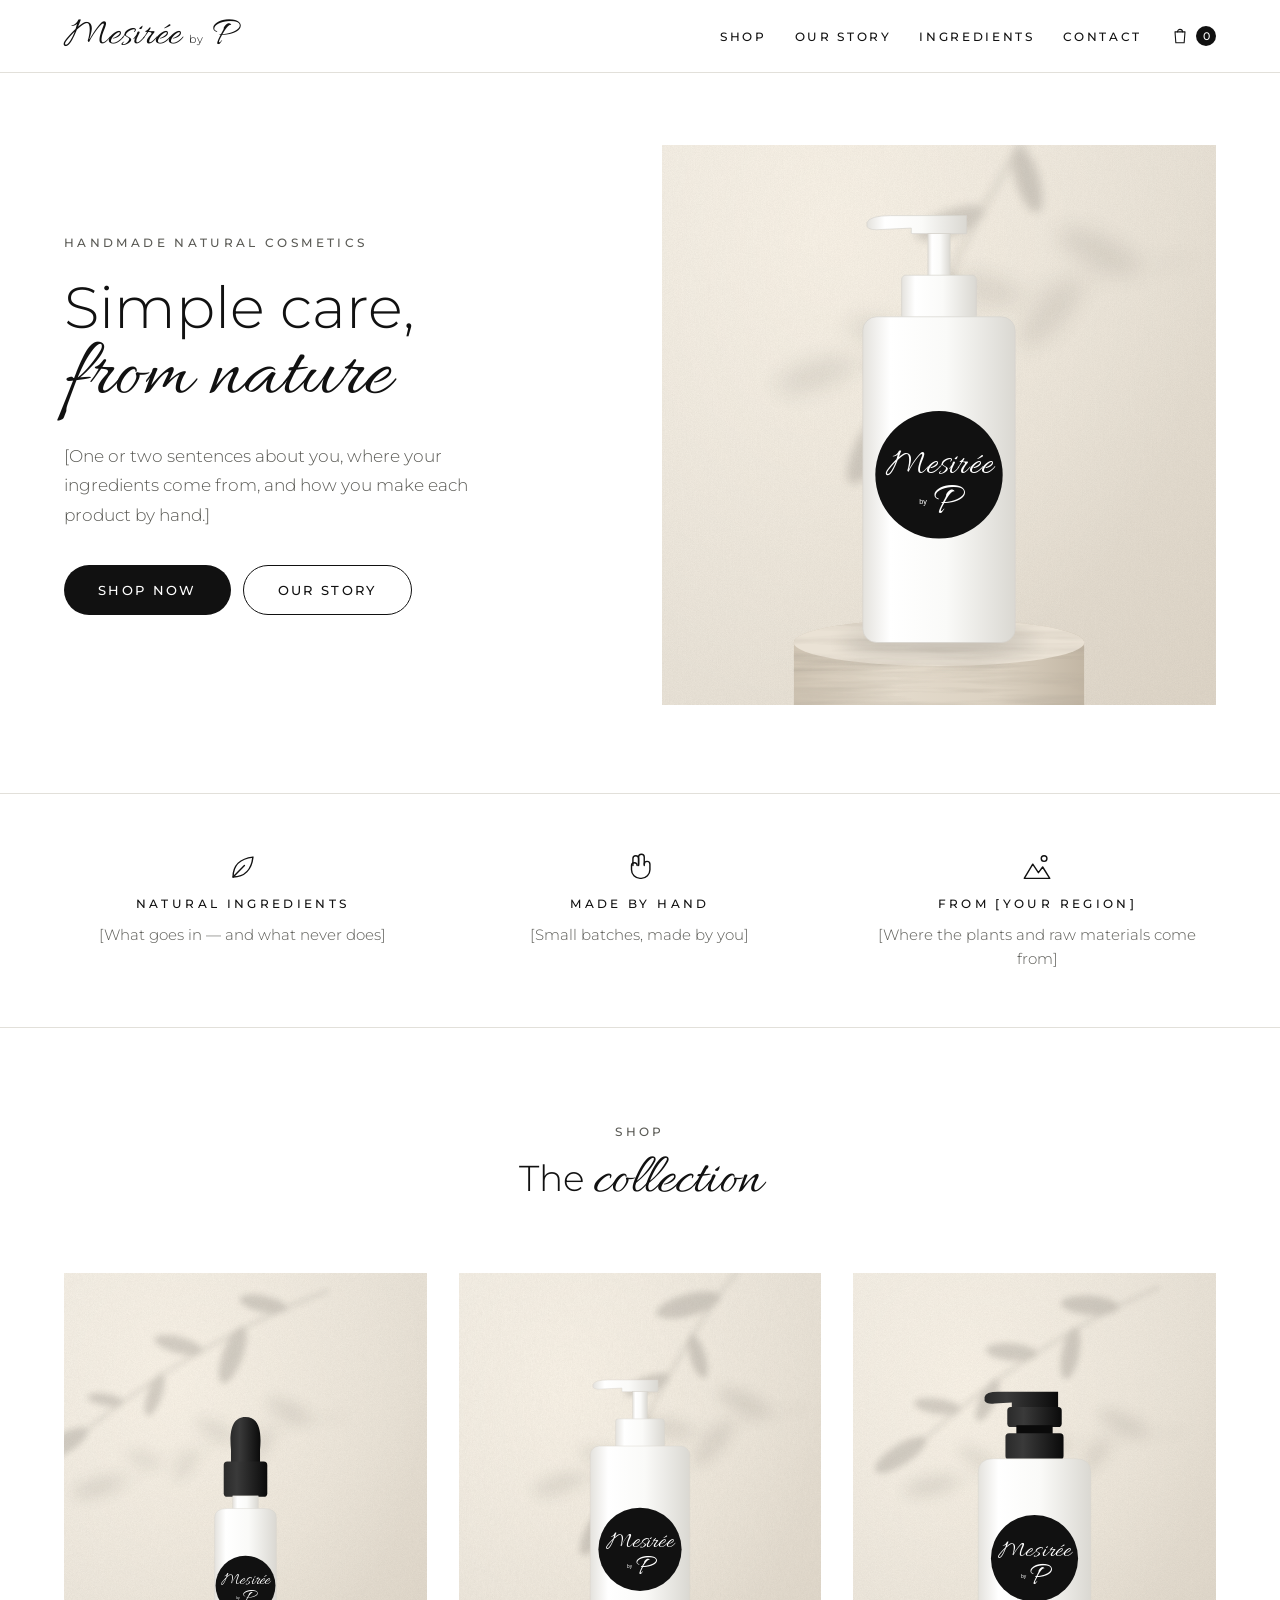
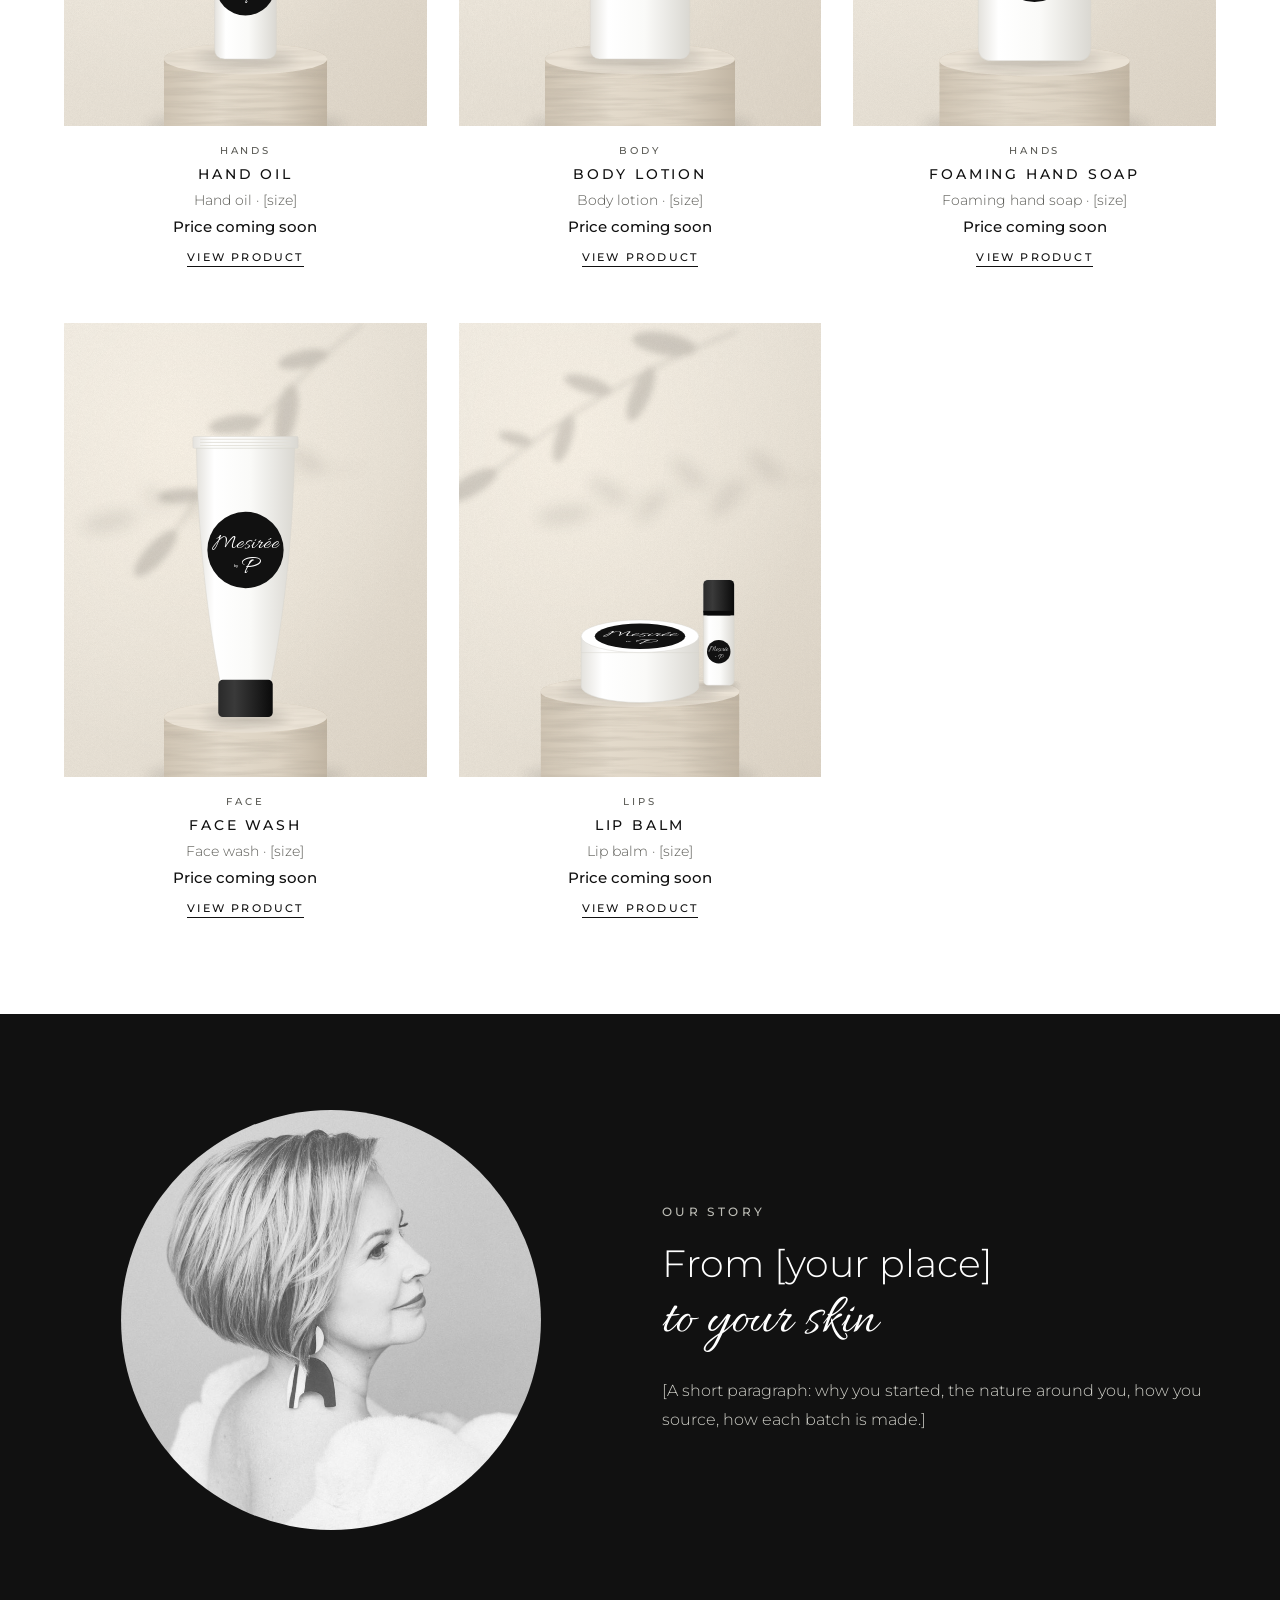
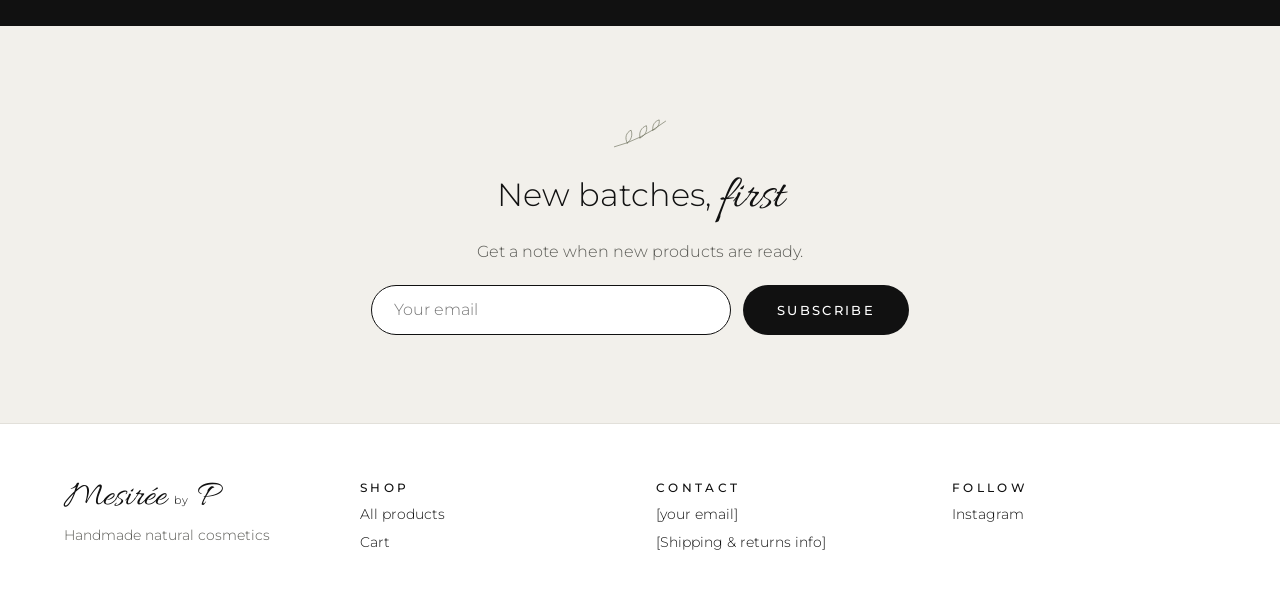
==== commit 326c3324: "Natural product scenes: leaf shadows, stone plinth, warm backdrop Replace the drawn sprigs with soft" ====
--- a/index.html
+++ b/index.html
@@ -8,7 +8,7 @@
   <link rel="preconnect" href="https://fonts.googleapis.com">
   <link rel="preconnect" href="https://fonts.gstatic.com" crossorigin>
   <link href="https://fonts.googleapis.com/css2?family=Allura&family=Montserrat:wght@300;400;500;600&display=swap" rel="stylesheet">
-  <link rel="stylesheet" href="style.css?v=5">
+  <link rel="stylesheet" href="style.css?v=6">
 </head>
 <body>
 
@@ -42,18 +42,9 @@
           <a class="btn-ghost" href="#story">Our story</a>
         </div>
       </div>
-      <!-- Drawn bottle: replace with a product photo when you have one -->
+      <!-- Mock-up picture: replace with a product photo when you have one -->
       <div class="hero-stage">
-        <div class="bottle" aria-hidden="true">
-          <div class="pump"></div>
-          <div class="neck"></div>
-          <div class="body">
-            <div class="label">
-              <span class="script" style="font-size:38px">Mesirée</span>
-              <span style="display:flex; align-items:baseline; gap:4px"><span style="font-size:8px">by</span><span class="script" style="font-size:40px">P</span></span>
-            </div>
-          </div>
-        </div>
+        <img src="body-lotion.svg?v=3" alt="Mesirée by P body lotion on a stone plinth">
       </div>
     </section>
 
@@ -140,7 +131,7 @@
     </div>
   </footer>
 
-  <script src="products.js?v=5"></script>
-  <script src="site.js?v=5"></script>
+  <script src="products.js?v=6"></script>
+  <script src="site.js?v=6"></script>
 </body>
 </html>
--- a/style.css
+++ b/style.css
@@ -96,7 +96,7 @@
   flex: 1 1 440px; height: 560px; background: var(--stone); position: relative;
   display: flex; align-items: flex-end; justify-content: center; overflow: hidden;
 }
-.sprig { position: absolute; }
+.hero-stage img { width: 100%; height: 100%; object-fit: cover; object-position: center 70%; }
 .bottle { position: relative; display: flex; flex-direction: column; align-items: center; margin-bottom: 64px; }
 .bottle .pump { width: 36px; height: 44px; background: var(--white); border: 1px solid var(--line); border-bottom: 0; border-radius: 10px 10px 0 0; }
 .bottle .neck { width: 70px; height: 34px; background: var(--white); border: 1px solid var(--line); border-bottom: 0; border-radius: 4px 4px 0 0; }
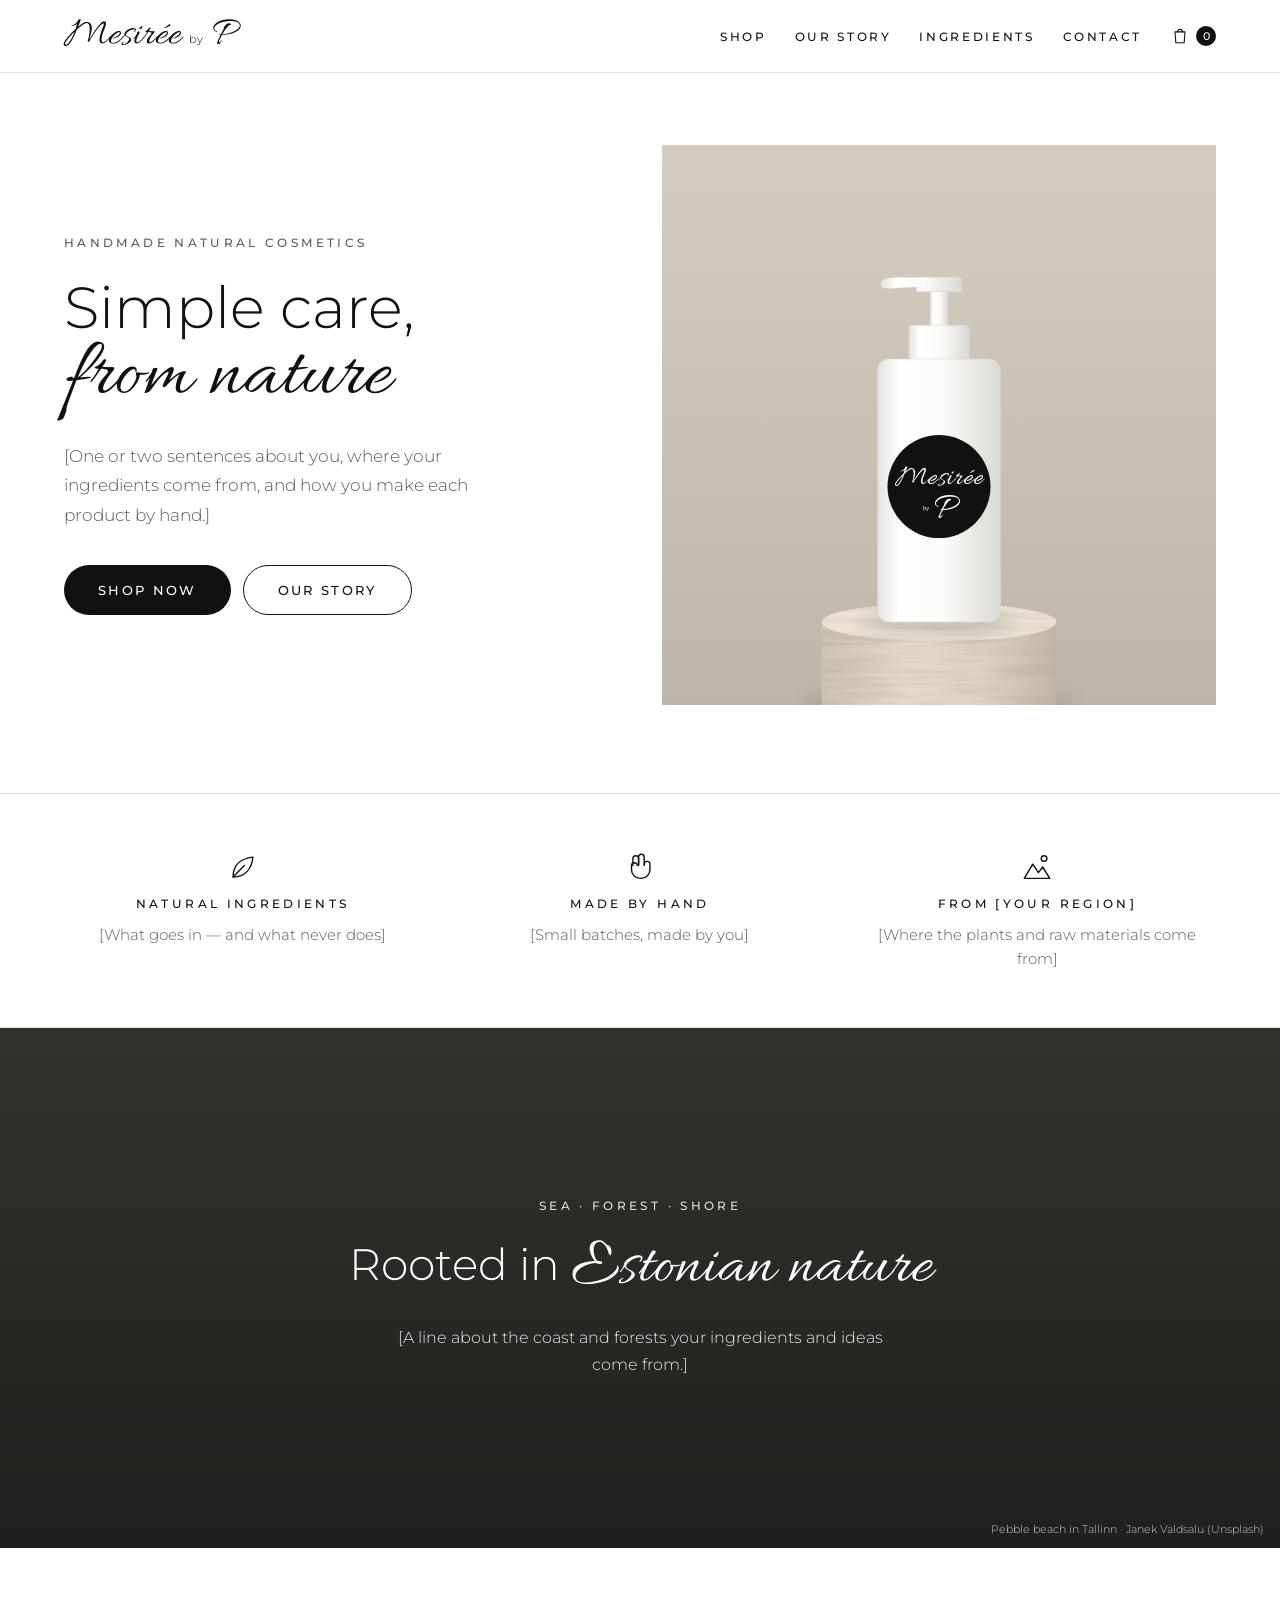
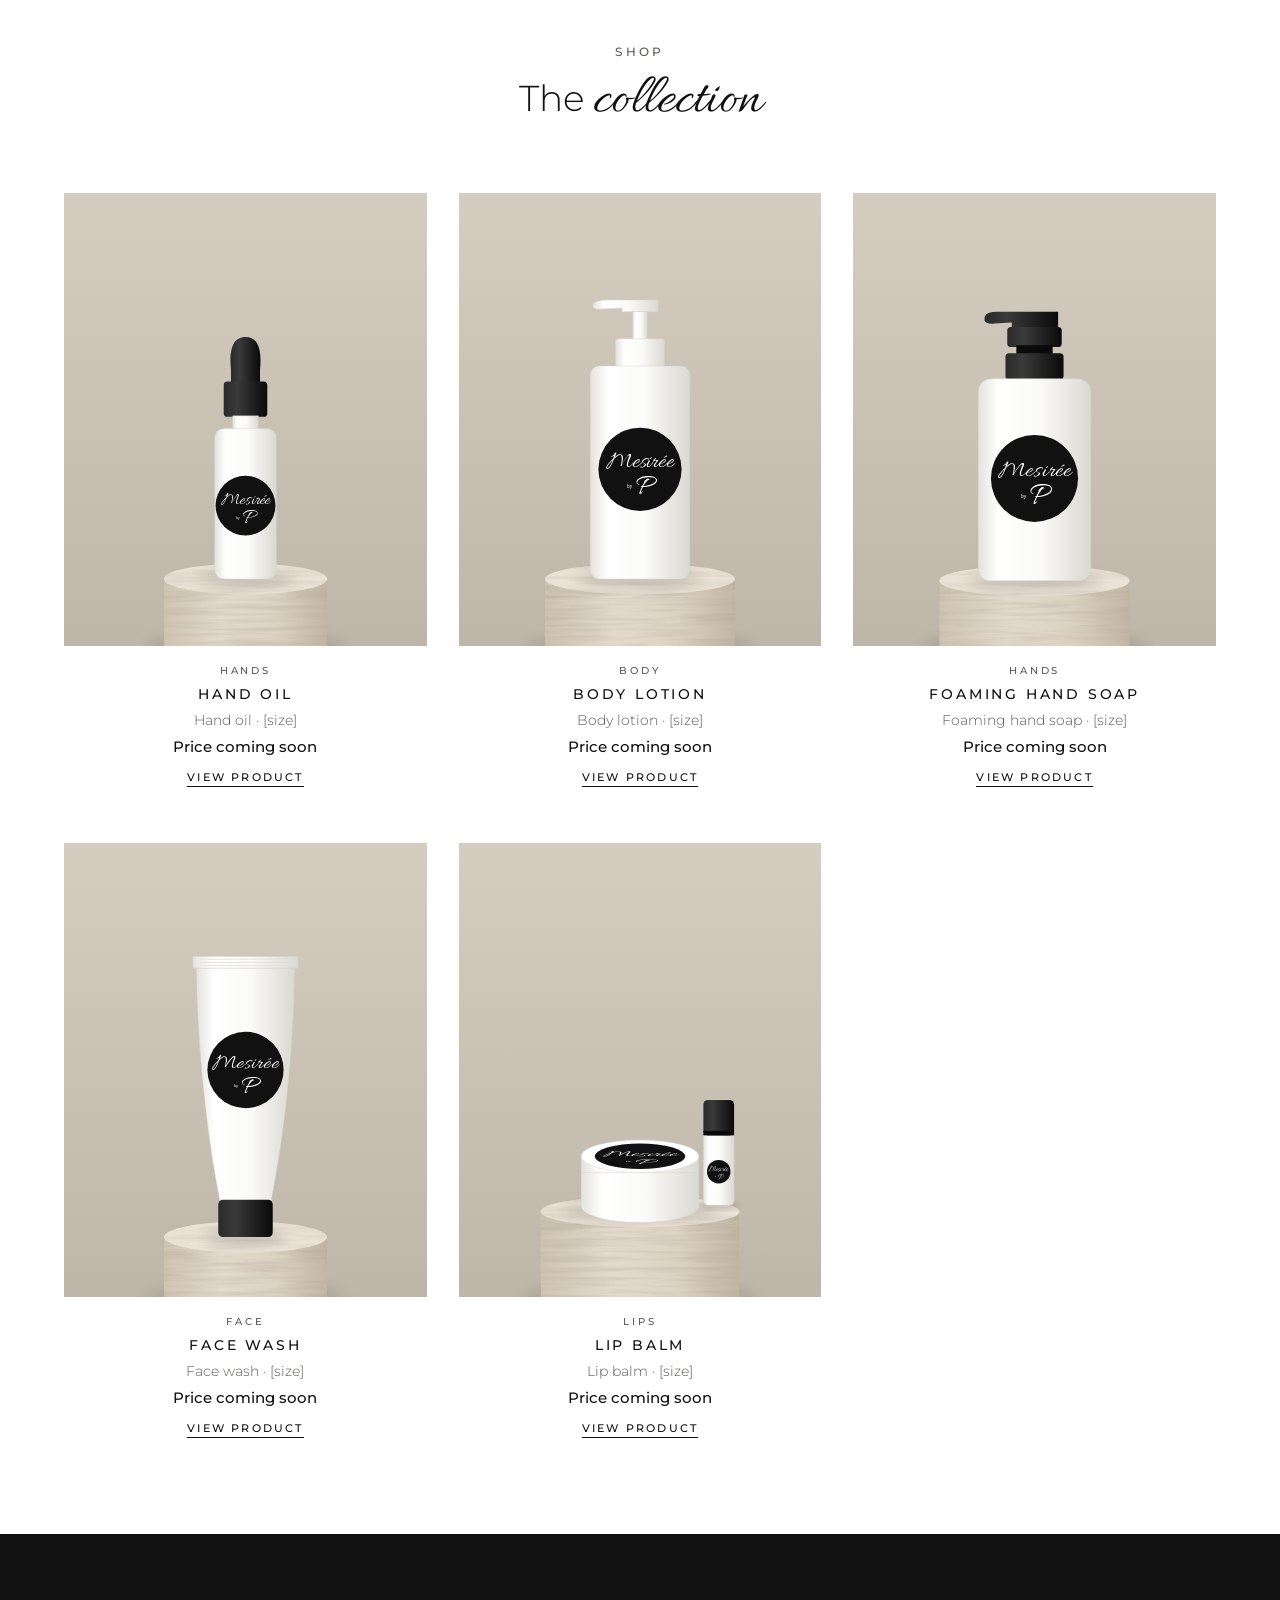
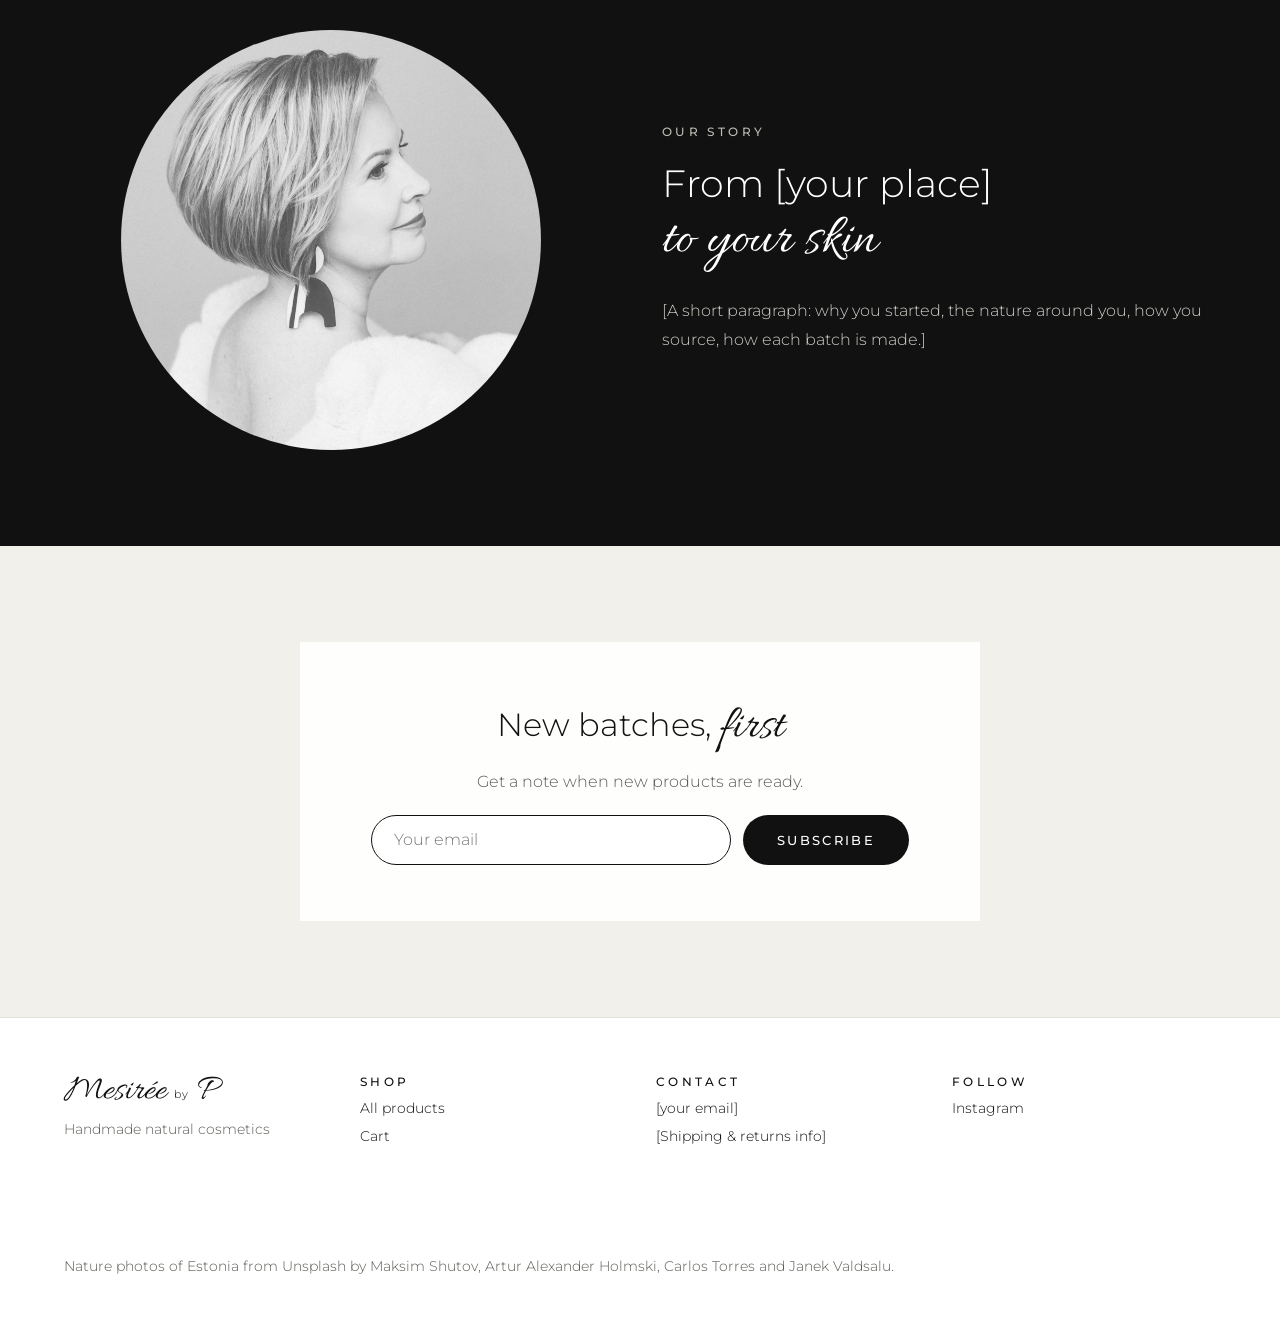
==== commit 8e8d873c: "Show products in front of Estonian nature photos Each product stands on its stone plinth in front of" ====
--- a/index.html
+++ b/index.html
@@ -8,7 +8,7 @@
   <link rel="preconnect" href="https://fonts.googleapis.com">
   <link rel="preconnect" href="https://fonts.gstatic.com" crossorigin>
   <link href="https://fonts.googleapis.com/css2?family=Allura&family=Montserrat:wght@300;400;500;600&display=swap" rel="stylesheet">
-  <link rel="stylesheet" href="style.css?v=6">
+  <link rel="stylesheet" href="style.css?v=7">
 </head>
 <body>
 
@@ -43,8 +43,8 @@
         </div>
       </div>
       <!-- Mock-up picture: replace with a product photo when you have one -->
-      <div class="hero-stage">
-        <img src="body-lotion.svg?v=3" alt="Mesirée by P body lotion on a stone plinth">
+      <div class="hero-stage scene" style="--backdrop:url('https://images.unsplash.com/photo-1668166220035-0b2a40840d5a?w=1400&q=75&auto=format&fit=crop')">
+        <img src="body-lotion.svg?v=4" alt="Mesirée by P body lotion on a stone plinth by the sea">
       </div>
     </section>
 
@@ -67,6 +67,16 @@
           <p>[Where the plants and raw materials come from]</p>
         </div>
       </div>
+    </section>
+
+    <!-- Nature banner -->
+    <section class="banner" style="--photo:url('https://images.unsplash.com/photo-1650231911366-26283c534488?w=2000&q=75&auto=format&fit=crop')">
+      <div class="container">
+        <span class="eyebrow">Sea · Forest · Shore</span>
+        <h2>Rooted in <span class="script">Estonian nature</span></h2>
+        <p>[A line about the coast and forests your ingredients and ideas come from.]</p>
+      </div>
+      <small class="banner-credit">Pebble beach in Tallinn · Janek Valdsalu (Unsplash)</small>
     </section>
 
     <!-- All products (filled in from products.js) -->
@@ -93,9 +103,8 @@
     </section>
 
     <!-- Newsletter -->
-    <section class="newsletter">
+    <section class="newsletter" style="--photo:url('https://images.unsplash.com/photo-1696962536109-0ed3260c13fc?w=2000&q=75&auto=format&fit=crop')">
       <div class="container">
-        <svg width="64" height="40" viewBox="0 0 100 60" fill="none" stroke="#6B6F5A" stroke-width="1" stroke-linecap="round" aria-hidden="true"><path d="M10 50 Q50 40 90 10"/><path d="M30 44c-4-8-2-16 6-20 3 8 0 16-6 20z"/><path d="M50 36c-2-9 2-16 10-19 2 8-2 16-10 19z"/><path d="M70 24c-1-8 3-14 10-16 1 7-3 14-10 16z"/></svg>
         <h2>New batches, <span class="script">first</span></h2>
         <p>Get a note when new products are ready.</p>
         <!-- Not connected yet: needs a newsletter service (e.g. Mailchimp) -->
@@ -129,9 +138,10 @@
         <a href="[instagram link]">Instagram</a>
       </div>
     </div>
+    <p class="container photo-credits">Nature photos of Estonia from Unsplash by Maksim Shutov, Artur Alexander Holmski, Carlos Torres and Janek Valdsalu.</p>
   </footer>
 
-  <script src="products.js?v=6"></script>
-  <script src="site.js?v=6"></script>
+  <script src="products.js?v=7"></script>
+  <script src="site.js?v=7"></script>
 </body>
 </html>
--- a/style.css
+++ b/style.css
@@ -147,8 +147,26 @@
 .story-text p { margin: 0; font-size: 16px; line-height: 1.8; color: #CFCFC8; }
 
 /* Newsletter */
-.newsletter { background: var(--stone); }
-.newsletter .container { max-width: 720px; padding-top: 88px; padding-bottom: 88px; text-align: center; display: flex; flex-direction: column; align-items: center; gap: 14px; }
+.newsletter { background: var(--stone) var(--photo, none) center / cover no-repeat; padding: 96px 16px; }
+.newsletter .container {
+  max-width: 680px; padding-top: 56px; padding-bottom: 56px; text-align: center;
+  display: flex; flex-direction: column; align-items: center; gap: 14px;
+  background: rgba(255, 255, 255, .9); backdrop-filter: blur(6px);
+}
+
+/* Full-width nature photo with text */
+.banner {
+  position: relative; min-height: 520px; display: flex; align-items: center;
+  background: #3A3A36 var(--photo) center / cover no-repeat; color: var(--white); text-align: center;
+}
+.banner::before { content: ""; position: absolute; inset: 0; background: linear-gradient(180deg, rgba(0,0,0,.15), rgba(0,0,0,.45)); }
+.banner .container { position: relative; display: flex; flex-direction: column; align-items: center; gap: 14px; padding-top: 96px; padding-bottom: 96px; }
+.banner .eyebrow { color: rgba(255,255,255,.85); }
+.banner h2 { margin: 0; font-weight: 300; font-size: clamp(30px, 4vw, 44px); }
+.banner h2 .script { font-size: 1.5em; }
+.banner p { margin: 0; max-width: 520px; font-size: 16px; line-height: 1.7; color: rgba(255,255,255,.9); }
+.banner-credit { position: absolute; right: 16px; bottom: 12px; font-size: 11px; color: rgba(255,255,255,.75); }
+.photo-credits { padding-top: 0; padding-bottom: 28px; font-size: 11px; color: var(--muted); }
 .newsletter h2 { margin: 0; font-weight: 300; font-size: 32px; }
 .newsletter h2 .script { font-size: 1.5em; }
 .newsletter p { margin: 0; color: var(--muted); font-size: 16px; }
@@ -174,6 +192,20 @@
 .gallery { flex: 1 1 480px; min-width: 0; display: flex; flex-direction: column; gap: 14px; }
 .gallery .main { aspect-ratio: 1 / 1; background: var(--stone); position: relative; overflow: hidden; display: flex; align-items: center; justify-content: center; }
 .gallery .main img { width: 100%; height: 100%; object-fit: cover; }
+.credit { margin: -4px 0 0; font-size: 11px; color: var(--muted); }
+
+/* Product picture in front of a blurred nature photo (--backdrop is set per product) */
+.scene { position: relative; overflow: hidden; background: #CFC8BA; }
+.scene::before {
+  content: ""; position: absolute; inset: -24px;
+  background: var(--backdrop) center / cover no-repeat;
+  filter: blur(4px) saturate(.85) brightness(1.04);
+}
+.scene::after { content: ""; position: absolute; inset: 0; background: linear-gradient(180deg, rgba(255,250,240,.10), rgba(40,32,20,.10)); }
+.scene img, .gallery .scene img, .hero-stage.scene img {
+  position: relative; z-index: 1; display: block;
+  width: 100%; height: 100%; object-fit: contain; object-position: center bottom;
+}
 .thumbs { display: grid; grid-template-columns: repeat(4, minmax(0, 1fr)); gap: 14px; }
 .thumbs .ph { aspect-ratio: 1 / 1; }
 .info { flex: 1 1 400px; min-width: 0; display: flex; flex-direction: column; gap: 20px; }
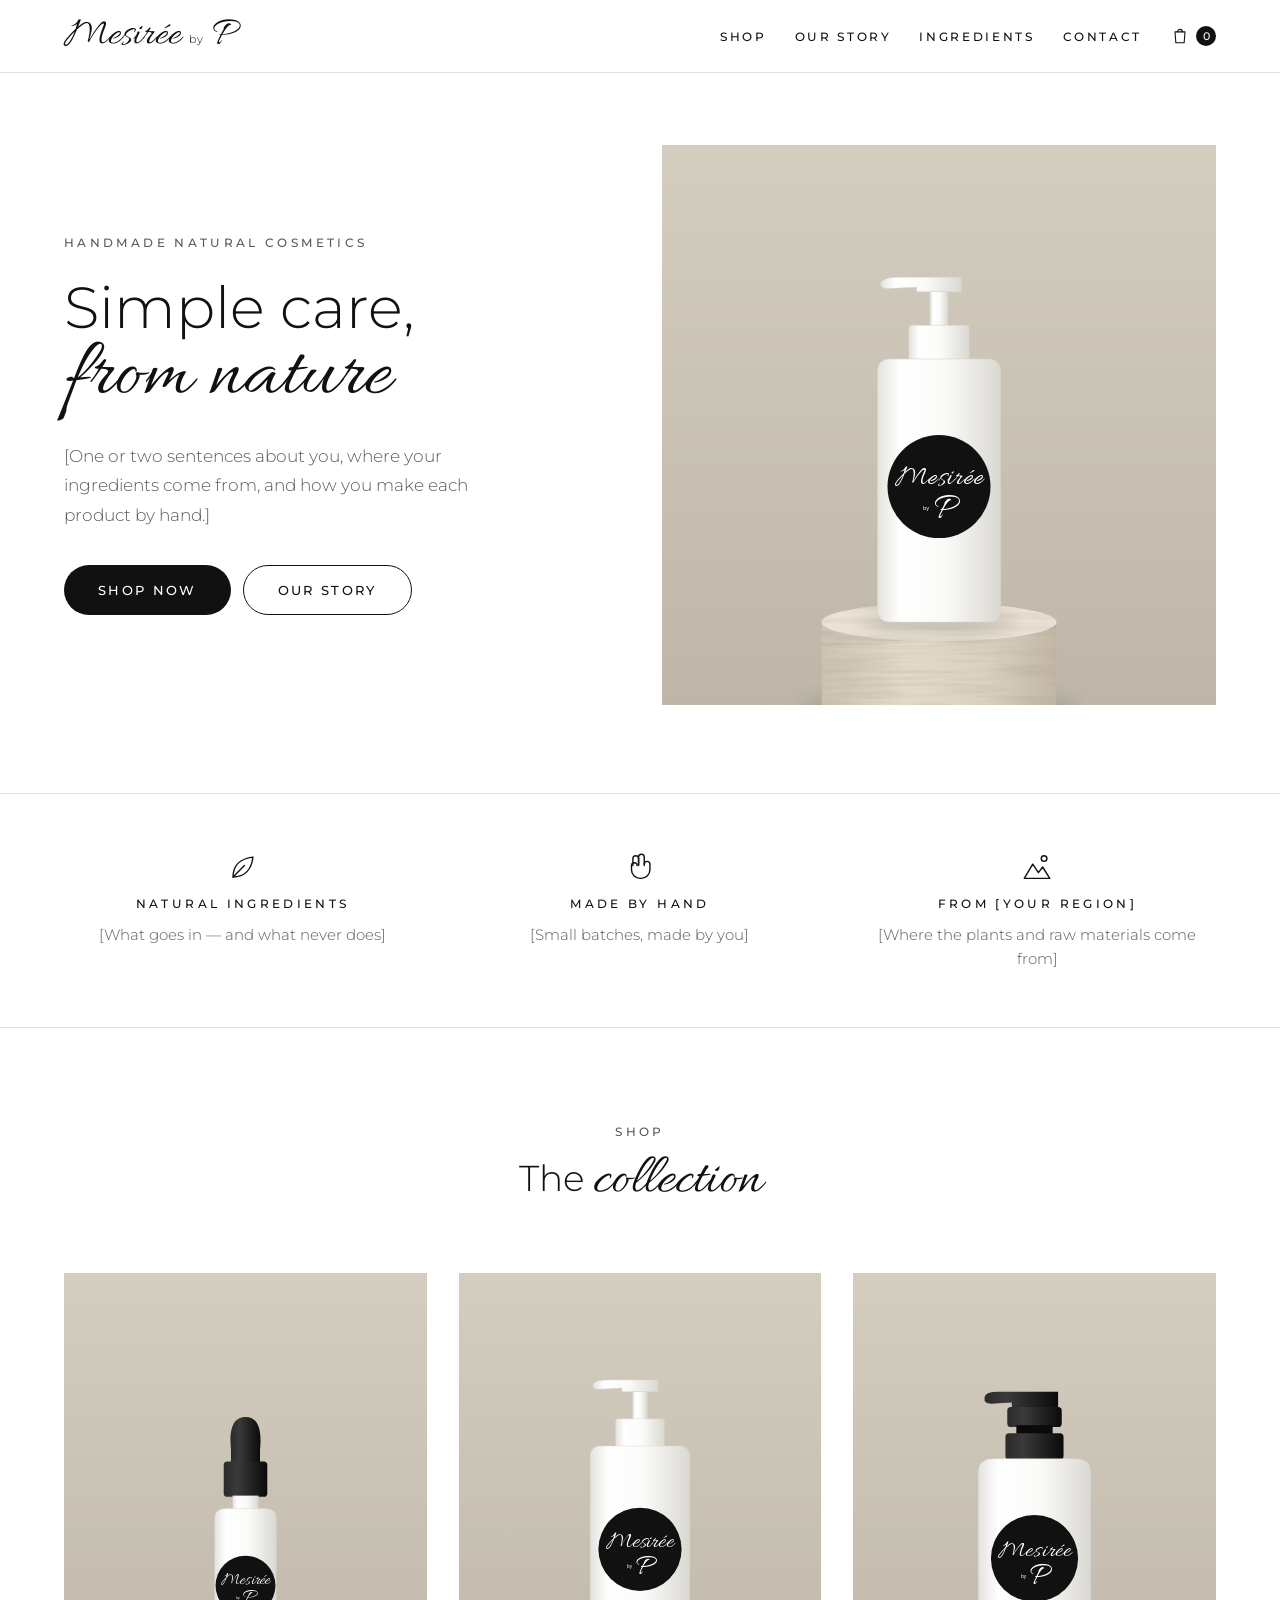
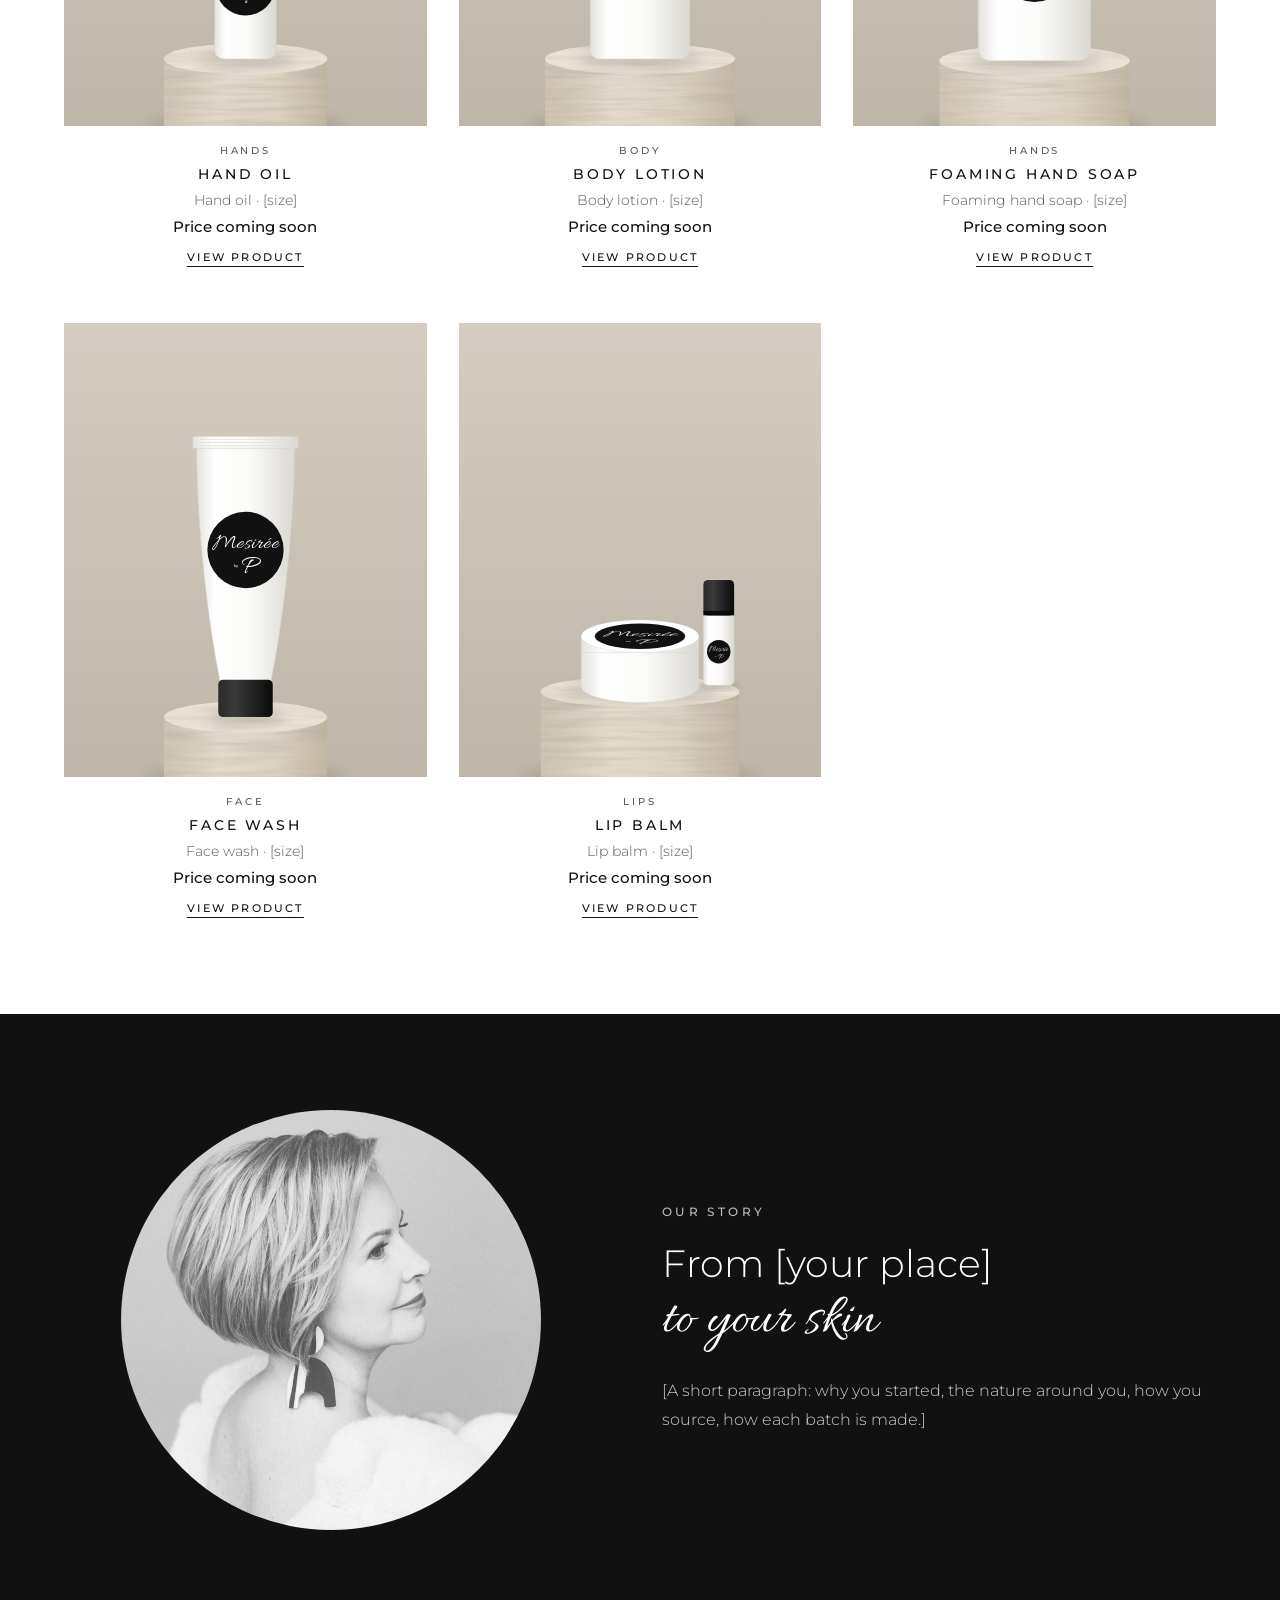
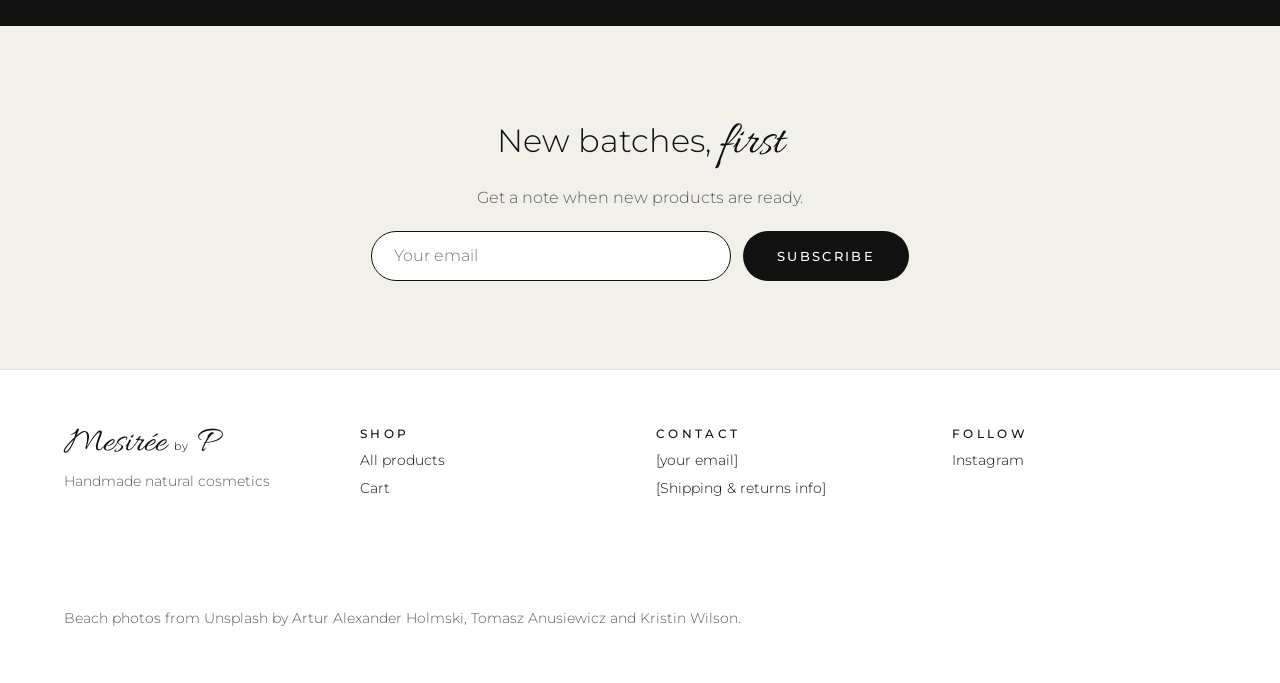
==== commit f595648b: "Use soft sandy beach backdrops only; remove nature banner Every product now sits in front of a blurr" ====
--- a/index.html
+++ b/index.html
@@ -8,7 +8,7 @@
   <link rel="preconnect" href="https://fonts.googleapis.com">
   <link rel="preconnect" href="https://fonts.gstatic.com" crossorigin>
   <link href="https://fonts.googleapis.com/css2?family=Allura&family=Montserrat:wght@300;400;500;600&display=swap" rel="stylesheet">
-  <link rel="stylesheet" href="style.css?v=7">
+  <link rel="stylesheet" href="style.css?v=9">
 </head>
 <body>
 
@@ -44,7 +44,7 @@
       </div>
       <!-- Mock-up picture: replace with a product photo when you have one -->
       <div class="hero-stage scene" style="--backdrop:url('https://images.unsplash.com/photo-1668166220035-0b2a40840d5a?w=1400&q=75&auto=format&fit=crop')">
-        <img src="body-lotion.svg?v=4" alt="Mesirée by P body lotion on a stone plinth by the sea">
+        <img src="body-lotion.svg?v=4" alt="Mesirée by P body lotion on a stone plinth on a sandy beach">
       </div>
     </section>
 
@@ -69,15 +69,6 @@
       </div>
     </section>
 
-    <!-- Nature banner -->
-    <section class="banner" style="--photo:url('https://images.unsplash.com/photo-1650231911366-26283c534488?w=2000&q=75&auto=format&fit=crop')">
-      <div class="container">
-        <span class="eyebrow">Sea · Forest · Shore</span>
-        <h2>Rooted in <span class="script">Estonian nature</span></h2>
-        <p>[A line about the coast and forests your ingredients and ideas come from.]</p>
-      </div>
-      <small class="banner-credit">Pebble beach in Tallinn · Janek Valdsalu (Unsplash)</small>
-    </section>
 
     <!-- All products (filled in from products.js) -->
     <section id="shop" class="container section">
@@ -103,7 +94,7 @@
     </section>
 
     <!-- Newsletter -->
-    <section class="newsletter" style="--photo:url('https://images.unsplash.com/photo-1696962536109-0ed3260c13fc?w=2000&q=75&auto=format&fit=crop')">
+    <section class="newsletter">
       <div class="container">
         <h2>New batches, <span class="script">first</span></h2>
         <p>Get a note when new products are ready.</p>
@@ -138,10 +129,10 @@
         <a href="[instagram link]">Instagram</a>
       </div>
     </div>
-    <p class="container photo-credits">Nature photos of Estonia from Unsplash by Maksim Shutov, Artur Alexander Holmski, Carlos Torres and Janek Valdsalu.</p>
+    <p class="container photo-credits">Beach photos from Unsplash by Artur Alexander Holmski, Tomasz Anusiewicz and Kristin Wilson.</p>
   </footer>
 
-  <script src="products.js?v=7"></script>
-  <script src="site.js?v=7"></script>
+  <script src="products.js?v=9"></script>
+  <script src="site.js?v=9"></script>
 </body>
 </html>
--- a/style.css
+++ b/style.css
@@ -147,25 +147,9 @@
 .story-text p { margin: 0; font-size: 16px; line-height: 1.8; color: #CFCFC8; }
 
 /* Newsletter */
-.newsletter { background: var(--stone) var(--photo, none) center / cover no-repeat; padding: 96px 16px; }
-.newsletter .container {
-  max-width: 680px; padding-top: 56px; padding-bottom: 56px; text-align: center;
-  display: flex; flex-direction: column; align-items: center; gap: 14px;
-  background: rgba(255, 255, 255, .9); backdrop-filter: blur(6px);
-}
-
-/* Full-width nature photo with text */
-.banner {
-  position: relative; min-height: 520px; display: flex; align-items: center;
-  background: #3A3A36 var(--photo) center / cover no-repeat; color: var(--white); text-align: center;
-}
-.banner::before { content: ""; position: absolute; inset: 0; background: linear-gradient(180deg, rgba(0,0,0,.15), rgba(0,0,0,.45)); }
-.banner .container { position: relative; display: flex; flex-direction: column; align-items: center; gap: 14px; padding-top: 96px; padding-bottom: 96px; }
-.banner .eyebrow { color: rgba(255,255,255,.85); }
-.banner h2 { margin: 0; font-weight: 300; font-size: clamp(30px, 4vw, 44px); }
-.banner h2 .script { font-size: 1.5em; }
-.banner p { margin: 0; max-width: 520px; font-size: 16px; line-height: 1.7; color: rgba(255,255,255,.9); }
-.banner-credit { position: absolute; right: 16px; bottom: 12px; font-size: 11px; color: rgba(255,255,255,.75); }
+.newsletter { background: var(--stone); }
+.newsletter .container { max-width: 720px; padding-top: 88px; padding-bottom: 88px; text-align: center; display: flex; flex-direction: column; align-items: center; gap: 14px; }
+
 .photo-credits { padding-top: 0; padding-bottom: 28px; font-size: 11px; color: var(--muted); }
 .newsletter h2 { margin: 0; font-weight: 300; font-size: 32px; }
 .newsletter h2 .script { font-size: 1.5em; }
@@ -199,7 +183,7 @@
 .scene::before {
   content: ""; position: absolute; inset: -24px;
   background: var(--backdrop) center / cover no-repeat;
-  filter: blur(4px) saturate(.85) brightness(1.04);
+  filter: blur(var(--blur, 4px)) saturate(.85) brightness(1.04);
 }
 .scene::after { content: ""; position: absolute; inset: 0; background: linear-gradient(180deg, rgba(255,250,240,.10), rgba(40,32,20,.10)); }
 .scene img, .gallery .scene img, .hero-stage.scene img {
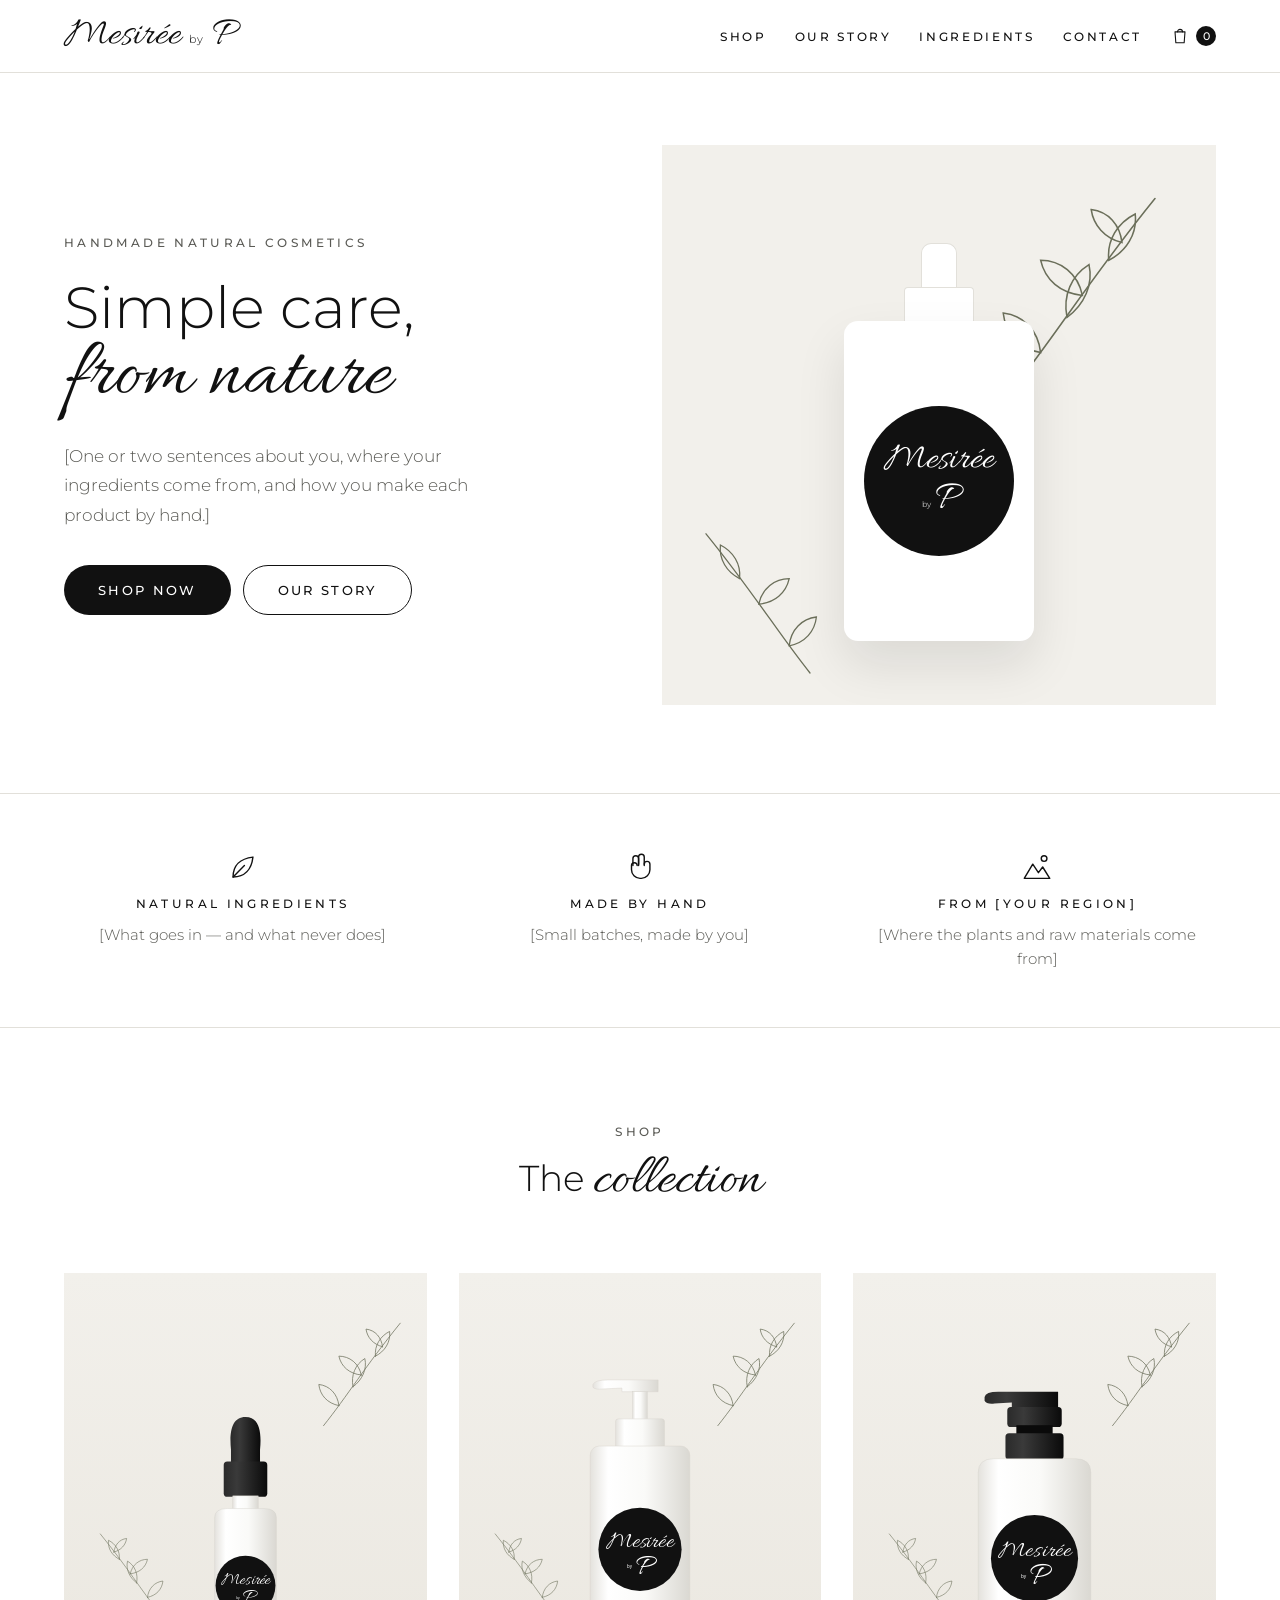
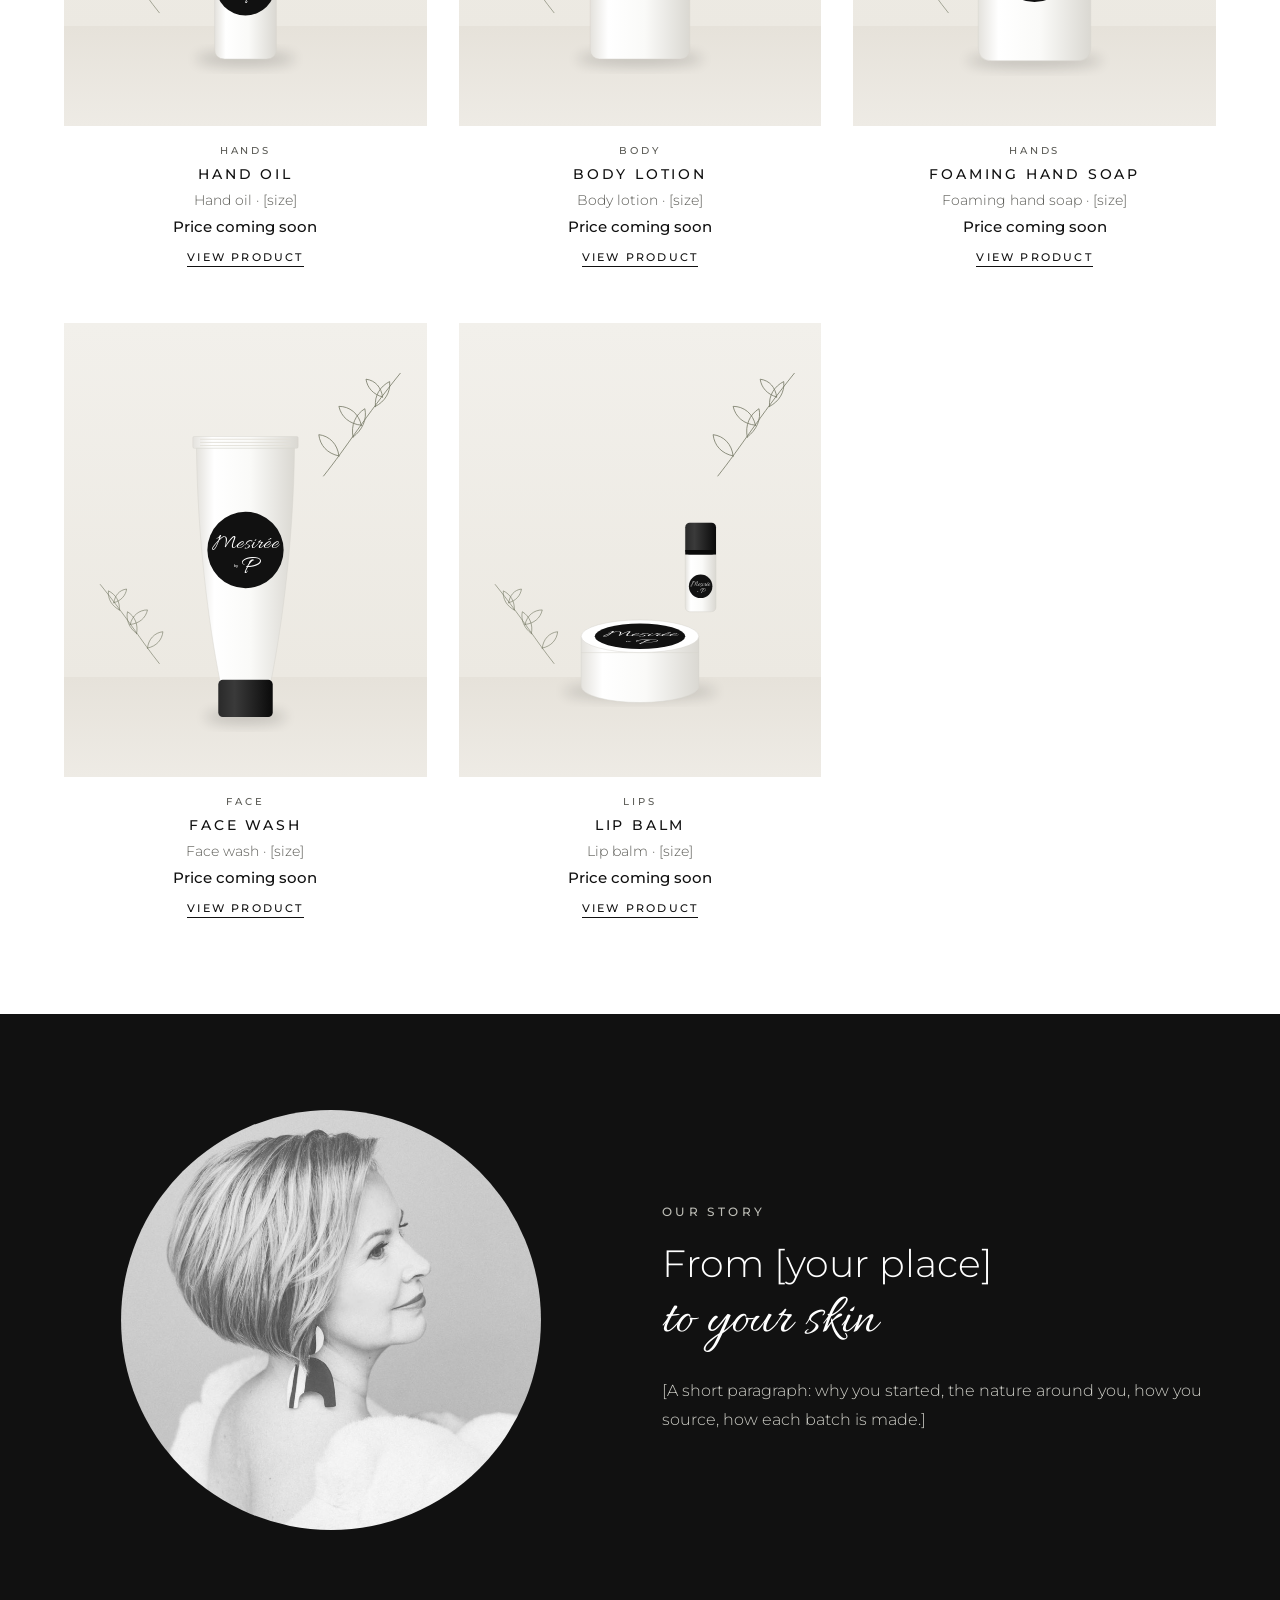
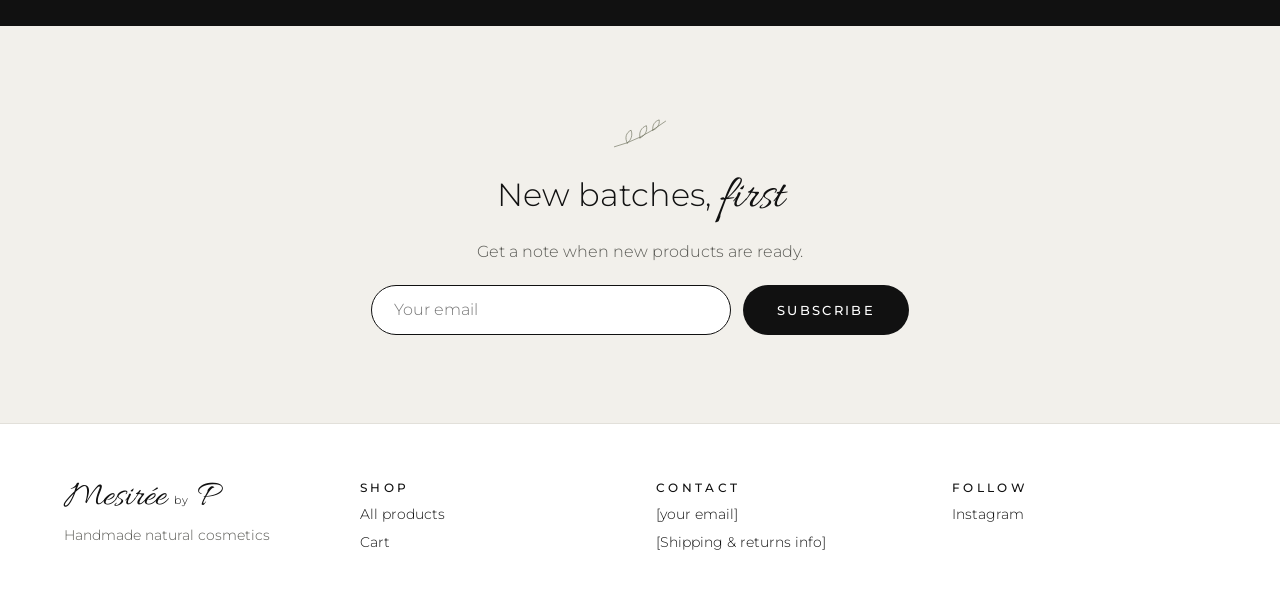
==== commit 565f33d9: "Go back to the drawn-leaf product pictures (as in 4ebf231) Co-Authored-By: Claude Opus 5.5 <noreply@" ====
--- a/index.html
+++ b/index.html
@@ -8,7 +8,7 @@
   <link rel="preconnect" href="https://fonts.googleapis.com">
   <link rel="preconnect" href="https://fonts.gstatic.com" crossorigin>
   <link href="https://fonts.googleapis.com/css2?family=Allura&family=Montserrat:wght@300;400;500;600&display=swap" rel="stylesheet">
-  <link rel="stylesheet" href="style.css?v=9">
+  <link rel="stylesheet" href="style.css?v=10">
 </head>
 <body>
 
@@ -42,9 +42,20 @@
           <a class="btn-ghost" href="#story">Our story</a>
         </div>
       </div>
-      <!-- Mock-up picture: replace with a product photo when you have one -->
-      <div class="hero-stage scene" style="--backdrop:url('https://images.unsplash.com/photo-1668166220035-0b2a40840d5a?w=1400&q=75&auto=format&fit=crop')">
-        <img src="body-lotion.svg?v=4" alt="Mesirée by P body lotion on a stone plinth on a sandy beach">
+      <!-- Drawn bottle: replace with a product photo when you have one -->
+      <div class="hero-stage">
+        <svg class="sprig" width="220" height="220" viewBox="0 0 100 100" fill="none" stroke="#6B6F5A" stroke-width=".7" stroke-linecap="round" aria-hidden="true" style="top:36px; right:28px"><path d="M20 95 C40 70 55 45 85 8"/><path d="M33 78c-10-2-16-9-17-18 9 1 16 8 17 18z"/><path d="M45 62c-2-10 2-19 10-24 2 9-2 18-10 24z"/><path d="M52 52c-10-1-17-7-19-16 9 0 17 6 19 16z"/><path d="M64 36c-1-9 4-17 12-21 1 9-4 17-12 21z"/><path d="M70 28c-8-2-13-8-14-15 8 1 13 7 14 15z"/></svg>
+        <svg class="sprig" width="160" height="160" viewBox="0 0 100 100" fill="none" stroke="#6B6F5A" stroke-width=".8" stroke-linecap="round" aria-hidden="true" style="bottom:24px; left:20px; transform:scaleX(-1)"><path d="M20 95 C40 70 55 45 85 8"/><path d="M33 78c-10-2-16-9-17-18 9 1 16 8 17 18z"/><path d="M52 52c-10-1-17-7-19-16 9 0 17 6 19 16z"/><path d="M64 36c-1-9 4-17 12-21 1 9-4 17-12 21z"/></svg>
+        <div class="bottle" aria-hidden="true">
+          <div class="pump"></div>
+          <div class="neck"></div>
+          <div class="body">
+            <div class="label">
+              <span class="script" style="font-size:38px">Mesirée</span>
+              <span style="display:flex; align-items:baseline; gap:4px"><span style="font-size:8px">by</span><span class="script" style="font-size:40px">P</span></span>
+            </div>
+          </div>
+        </div>
       </div>
     </section>
 
@@ -68,7 +79,6 @@
         </div>
       </div>
     </section>
-
 
     <!-- All products (filled in from products.js) -->
     <section id="shop" class="container section">
@@ -96,6 +106,7 @@
     <!-- Newsletter -->
     <section class="newsletter">
       <div class="container">
+        <svg width="64" height="40" viewBox="0 0 100 60" fill="none" stroke="#6B6F5A" stroke-width="1" stroke-linecap="round" aria-hidden="true"><path d="M10 50 Q50 40 90 10"/><path d="M30 44c-4-8-2-16 6-20 3 8 0 16-6 20z"/><path d="M50 36c-2-9 2-16 10-19 2 8-2 16-10 19z"/><path d="M70 24c-1-8 3-14 10-16 1 7-3 14-10 16z"/></svg>
         <h2>New batches, <span class="script">first</span></h2>
         <p>Get a note when new products are ready.</p>
         <!-- Not connected yet: needs a newsletter service (e.g. Mailchimp) -->
@@ -129,10 +140,9 @@
         <a href="[instagram link]">Instagram</a>
       </div>
     </div>
-    <p class="container photo-credits">Beach photos from Unsplash by Artur Alexander Holmski, Tomasz Anusiewicz and Kristin Wilson.</p>
   </footer>
 
-  <script src="products.js?v=9"></script>
-  <script src="site.js?v=9"></script>
+  <script src="products.js?v=10"></script>
+  <script src="site.js?v=10"></script>
 </body>
 </html>
--- a/style.css
+++ b/style.css
@@ -96,7 +96,7 @@
   flex: 1 1 440px; height: 560px; background: var(--stone); position: relative;
   display: flex; align-items: flex-end; justify-content: center; overflow: hidden;
 }
-.hero-stage img { width: 100%; height: 100%; object-fit: cover; object-position: center 70%; }
+.sprig { position: absolute; }
 .bottle { position: relative; display: flex; flex-direction: column; align-items: center; margin-bottom: 64px; }
 .bottle .pump { width: 36px; height: 44px; background: var(--white); border: 1px solid var(--line); border-bottom: 0; border-radius: 10px 10px 0 0; }
 .bottle .neck { width: 70px; height: 34px; background: var(--white); border: 1px solid var(--line); border-bottom: 0; border-radius: 4px 4px 0 0; }
@@ -149,8 +149,6 @@
 /* Newsletter */
 .newsletter { background: var(--stone); }
 .newsletter .container { max-width: 720px; padding-top: 88px; padding-bottom: 88px; text-align: center; display: flex; flex-direction: column; align-items: center; gap: 14px; }
-
-.photo-credits { padding-top: 0; padding-bottom: 28px; font-size: 11px; color: var(--muted); }
 .newsletter h2 { margin: 0; font-weight: 300; font-size: 32px; }
 .newsletter h2 .script { font-size: 1.5em; }
 .newsletter p { margin: 0; color: var(--muted); font-size: 16px; }
@@ -176,20 +174,6 @@
 .gallery { flex: 1 1 480px; min-width: 0; display: flex; flex-direction: column; gap: 14px; }
 .gallery .main { aspect-ratio: 1 / 1; background: var(--stone); position: relative; overflow: hidden; display: flex; align-items: center; justify-content: center; }
 .gallery .main img { width: 100%; height: 100%; object-fit: cover; }
-.credit { margin: -4px 0 0; font-size: 11px; color: var(--muted); }
-
-/* Product picture in front of a blurred nature photo (--backdrop is set per product) */
-.scene { position: relative; overflow: hidden; background: #CFC8BA; }
-.scene::before {
-  content: ""; position: absolute; inset: -24px;
-  background: var(--backdrop) center / cover no-repeat;
-  filter: blur(var(--blur, 4px)) saturate(.85) brightness(1.04);
-}
-.scene::after { content: ""; position: absolute; inset: 0; background: linear-gradient(180deg, rgba(255,250,240,.10), rgba(40,32,20,.10)); }
-.scene img, .gallery .scene img, .hero-stage.scene img {
-  position: relative; z-index: 1; display: block;
-  width: 100%; height: 100%; object-fit: contain; object-position: center bottom;
-}
 .thumbs { display: grid; grid-template-columns: repeat(4, minmax(0, 1fr)); gap: 14px; }
 .thumbs .ph { aspect-ratio: 1 / 1; }
 .info { flex: 1 1 400px; min-width: 0; display: flex; flex-direction: column; gap: 20px; }
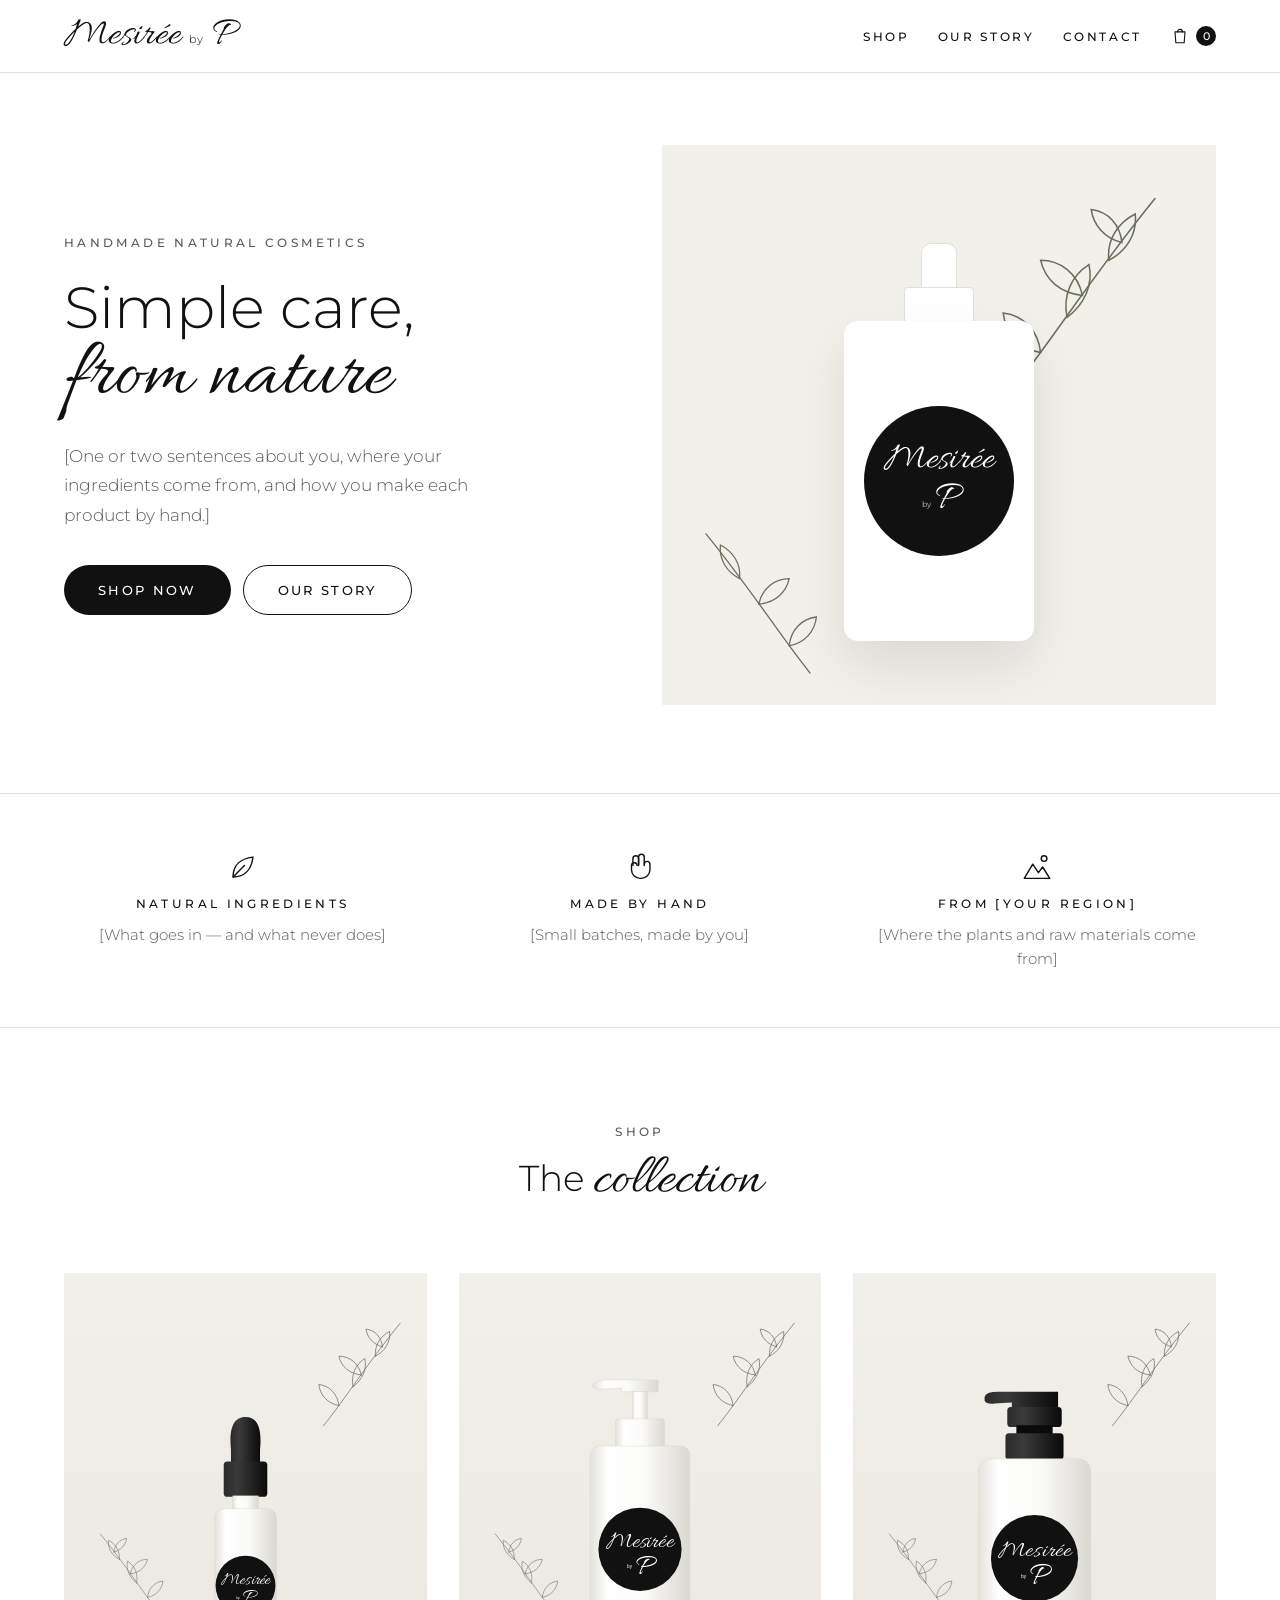
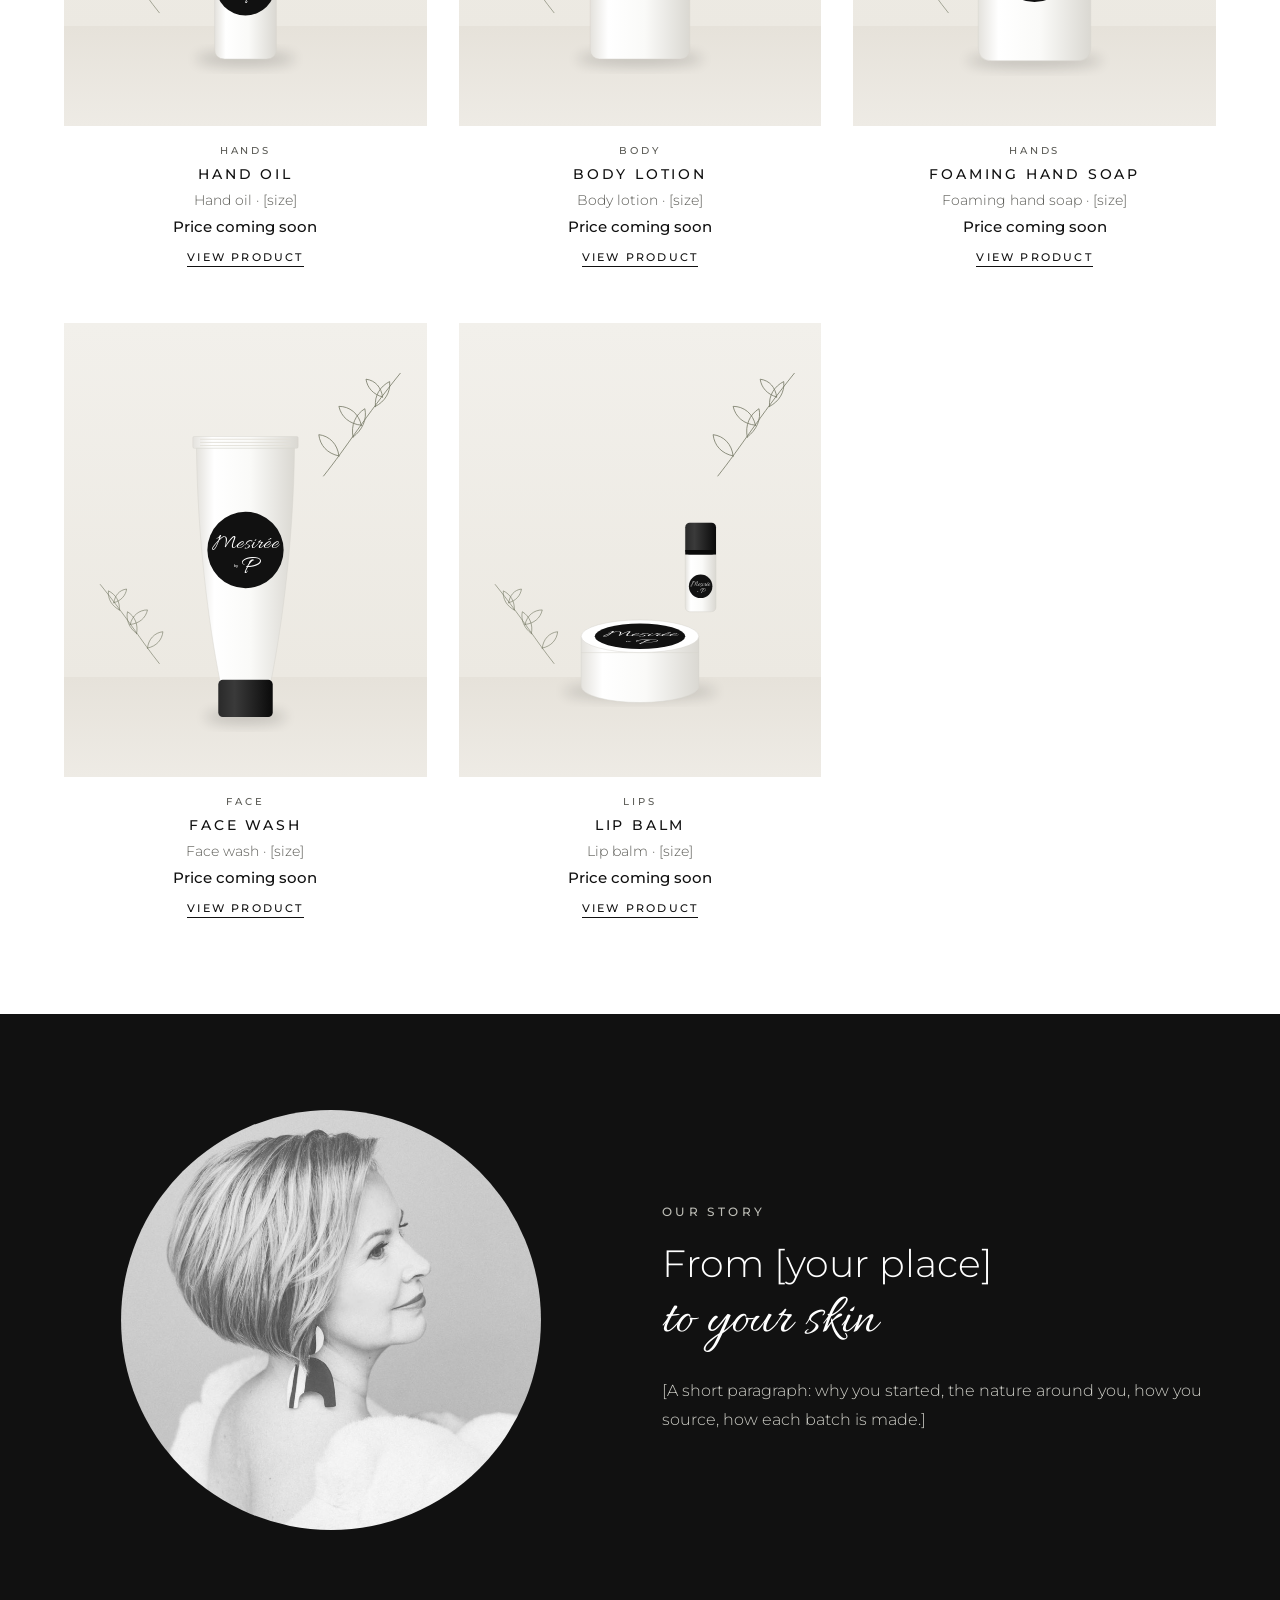
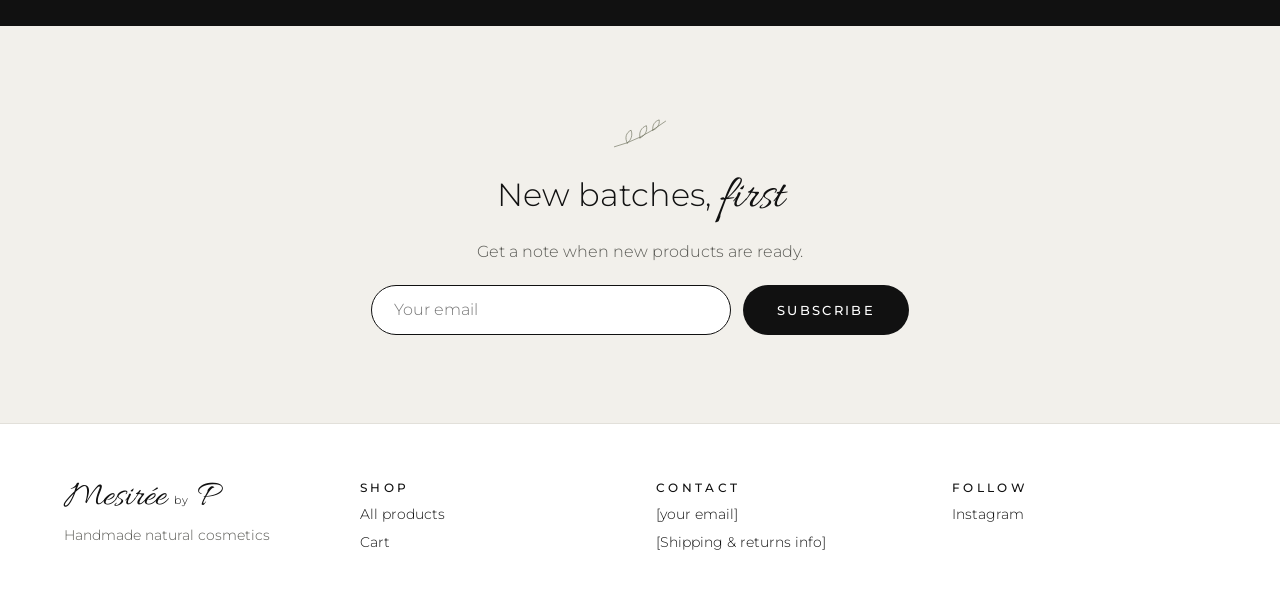
==== commit 779cc0ac: "Remove Ingredients from the main menu Co-Authored-By: Claude Opus 5.5 <noreply@anthropic.com>" ====
--- a/index.html
+++ b/index.html
@@ -20,7 +20,6 @@
       <nav class="site-nav" aria-label="Main">
         <a href="#shop">Shop</a>
         <a href="#story">Our story</a>
-        <a href="#ingredients">Ingredients</a>
         <a href="#contact">Contact</a>
         <a class="cart-link" href="cart.html" aria-label="Cart">
           <svg width="20" height="20" viewBox="0 0 24 24" fill="none" stroke="currentColor" stroke-width="1.3" stroke-linecap="round" stroke-linejoin="round" aria-hidden="true"><path d="M6 7h12l-1 13H7L6 7z"/><path d="M9 7a3 3 0 0 1 6 0"/></svg>
